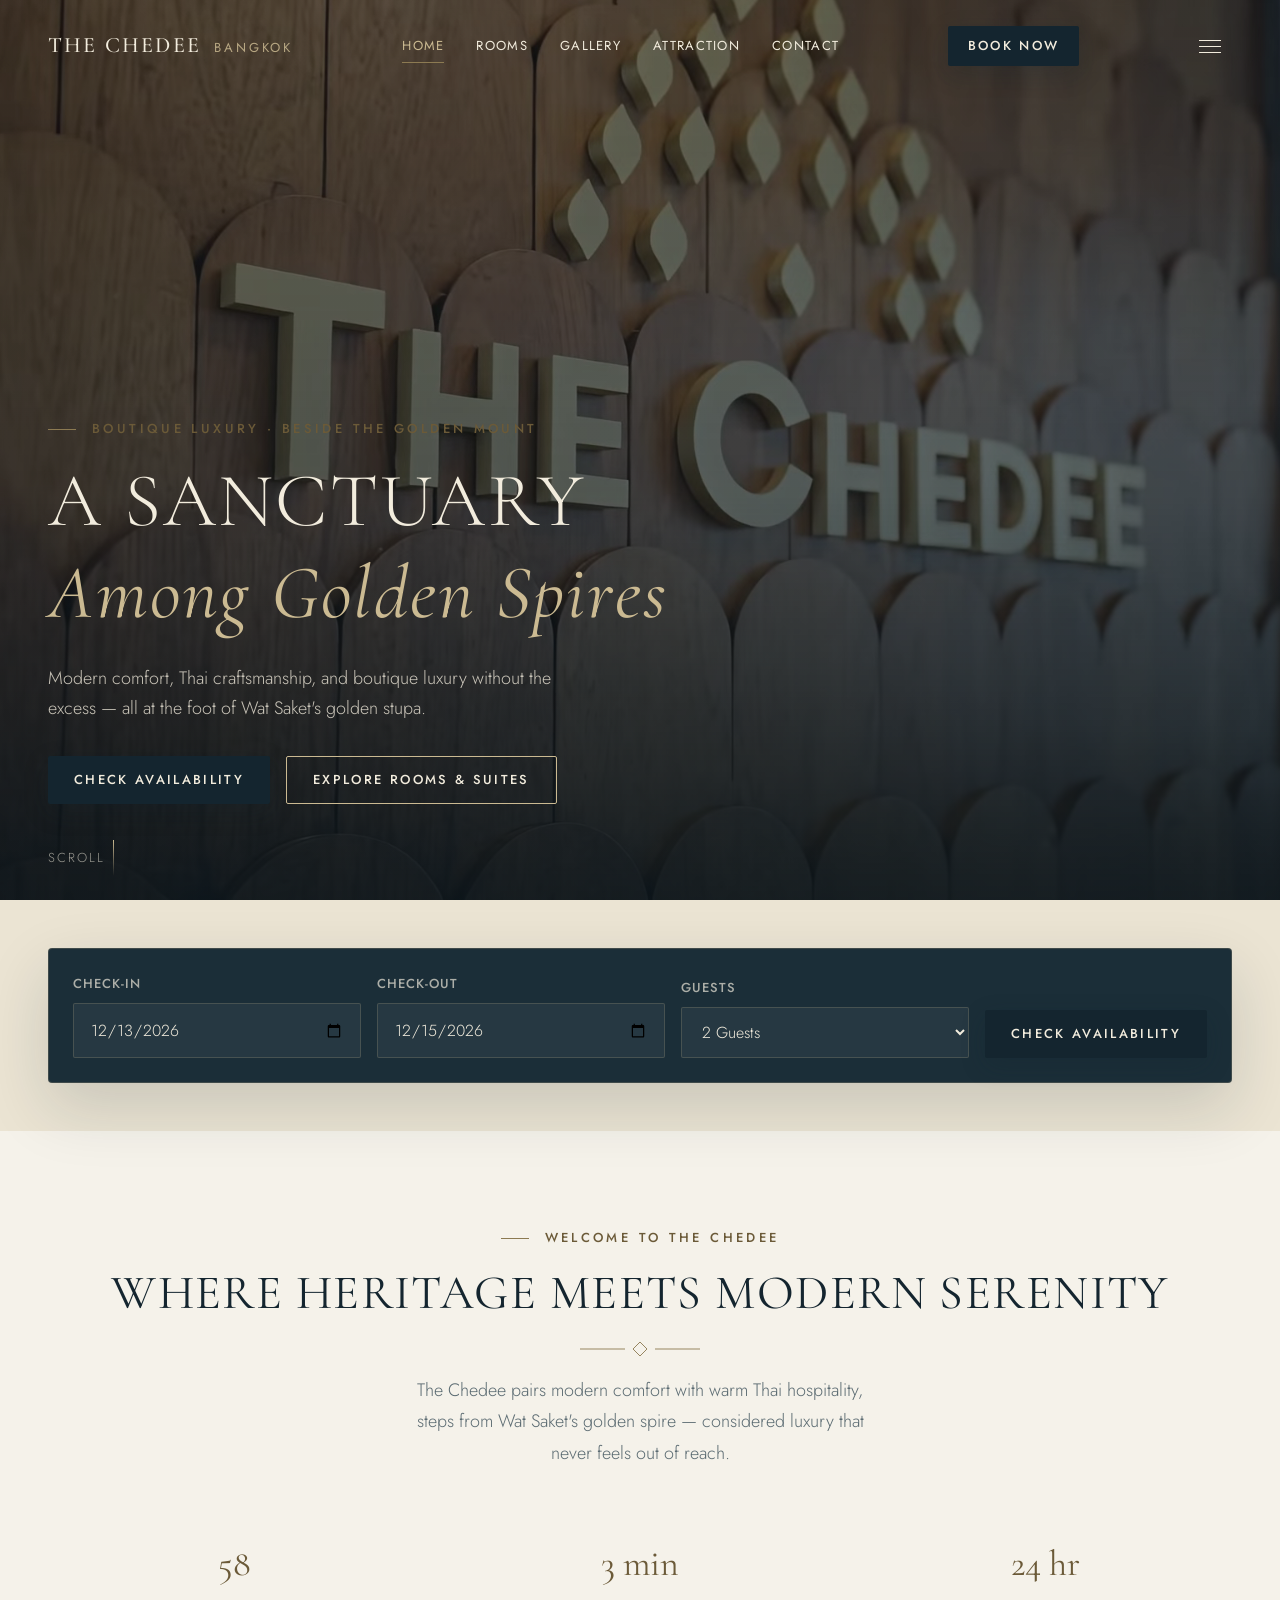
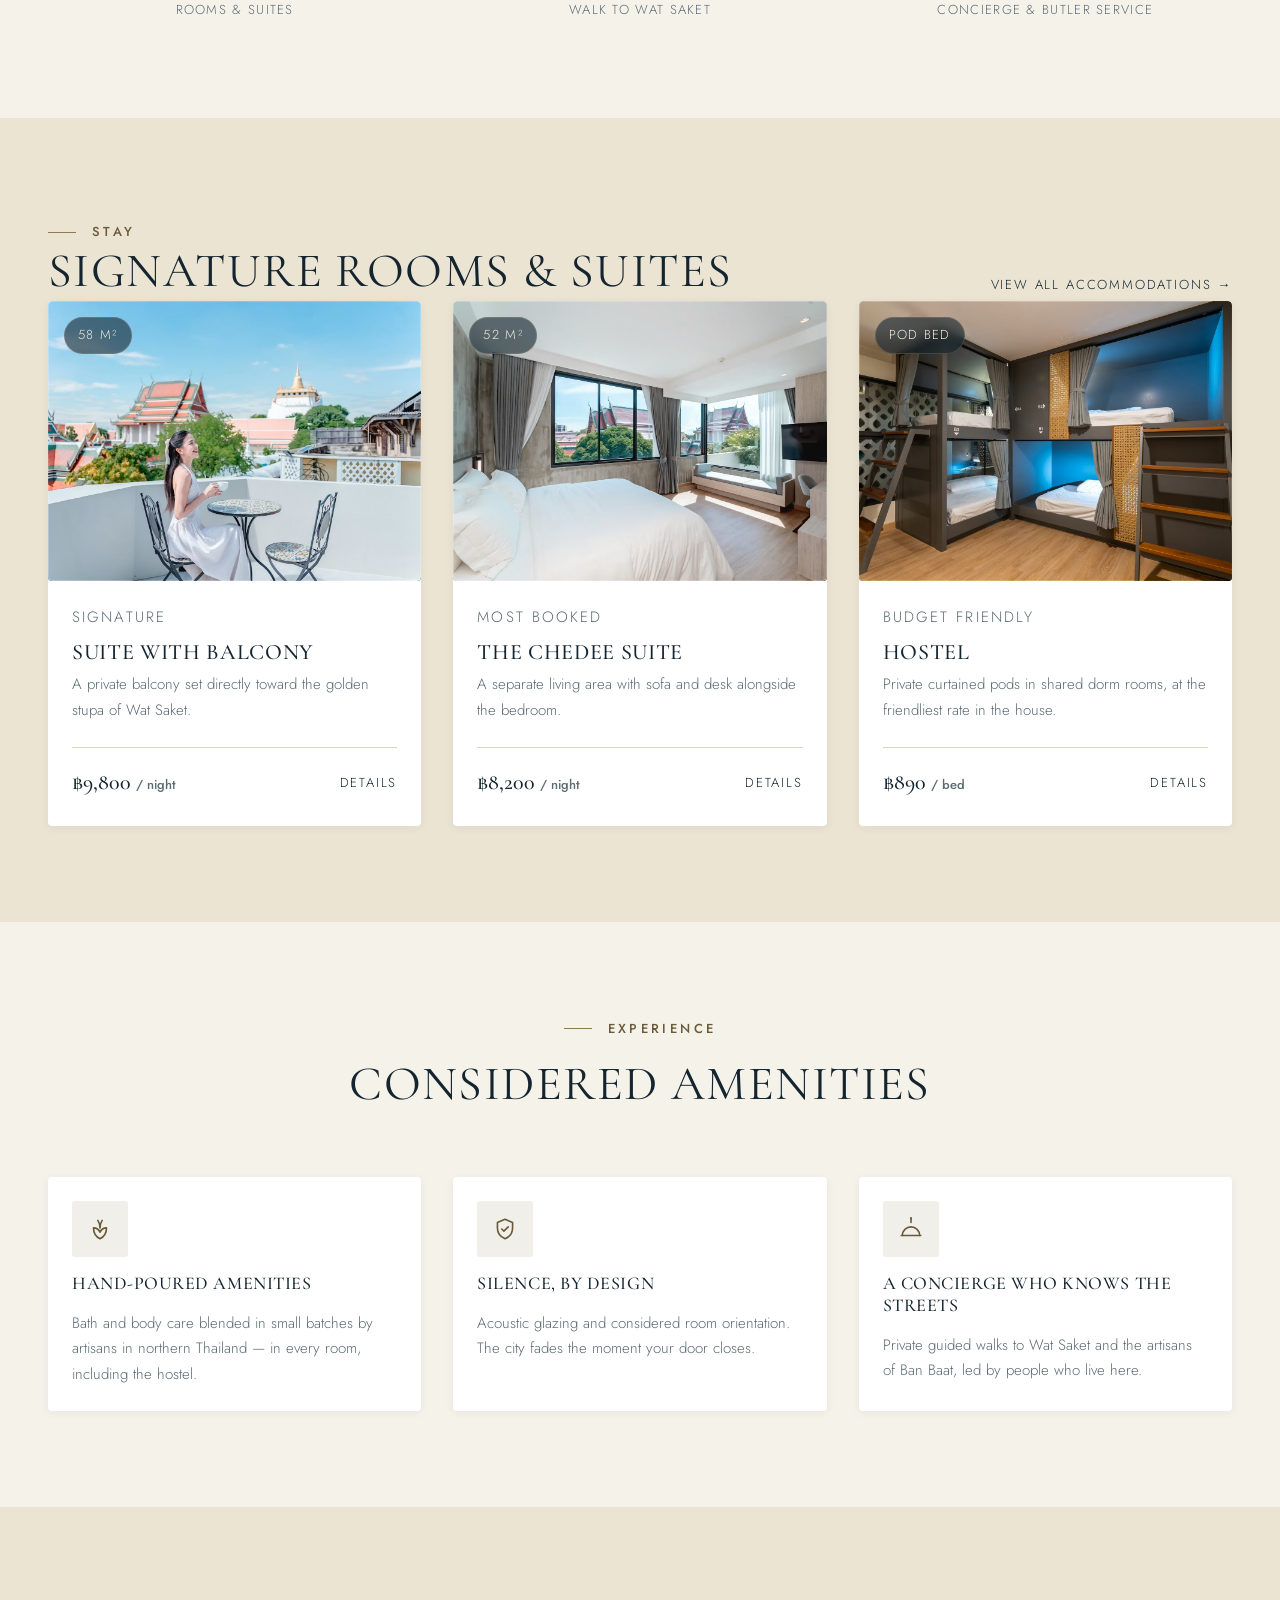
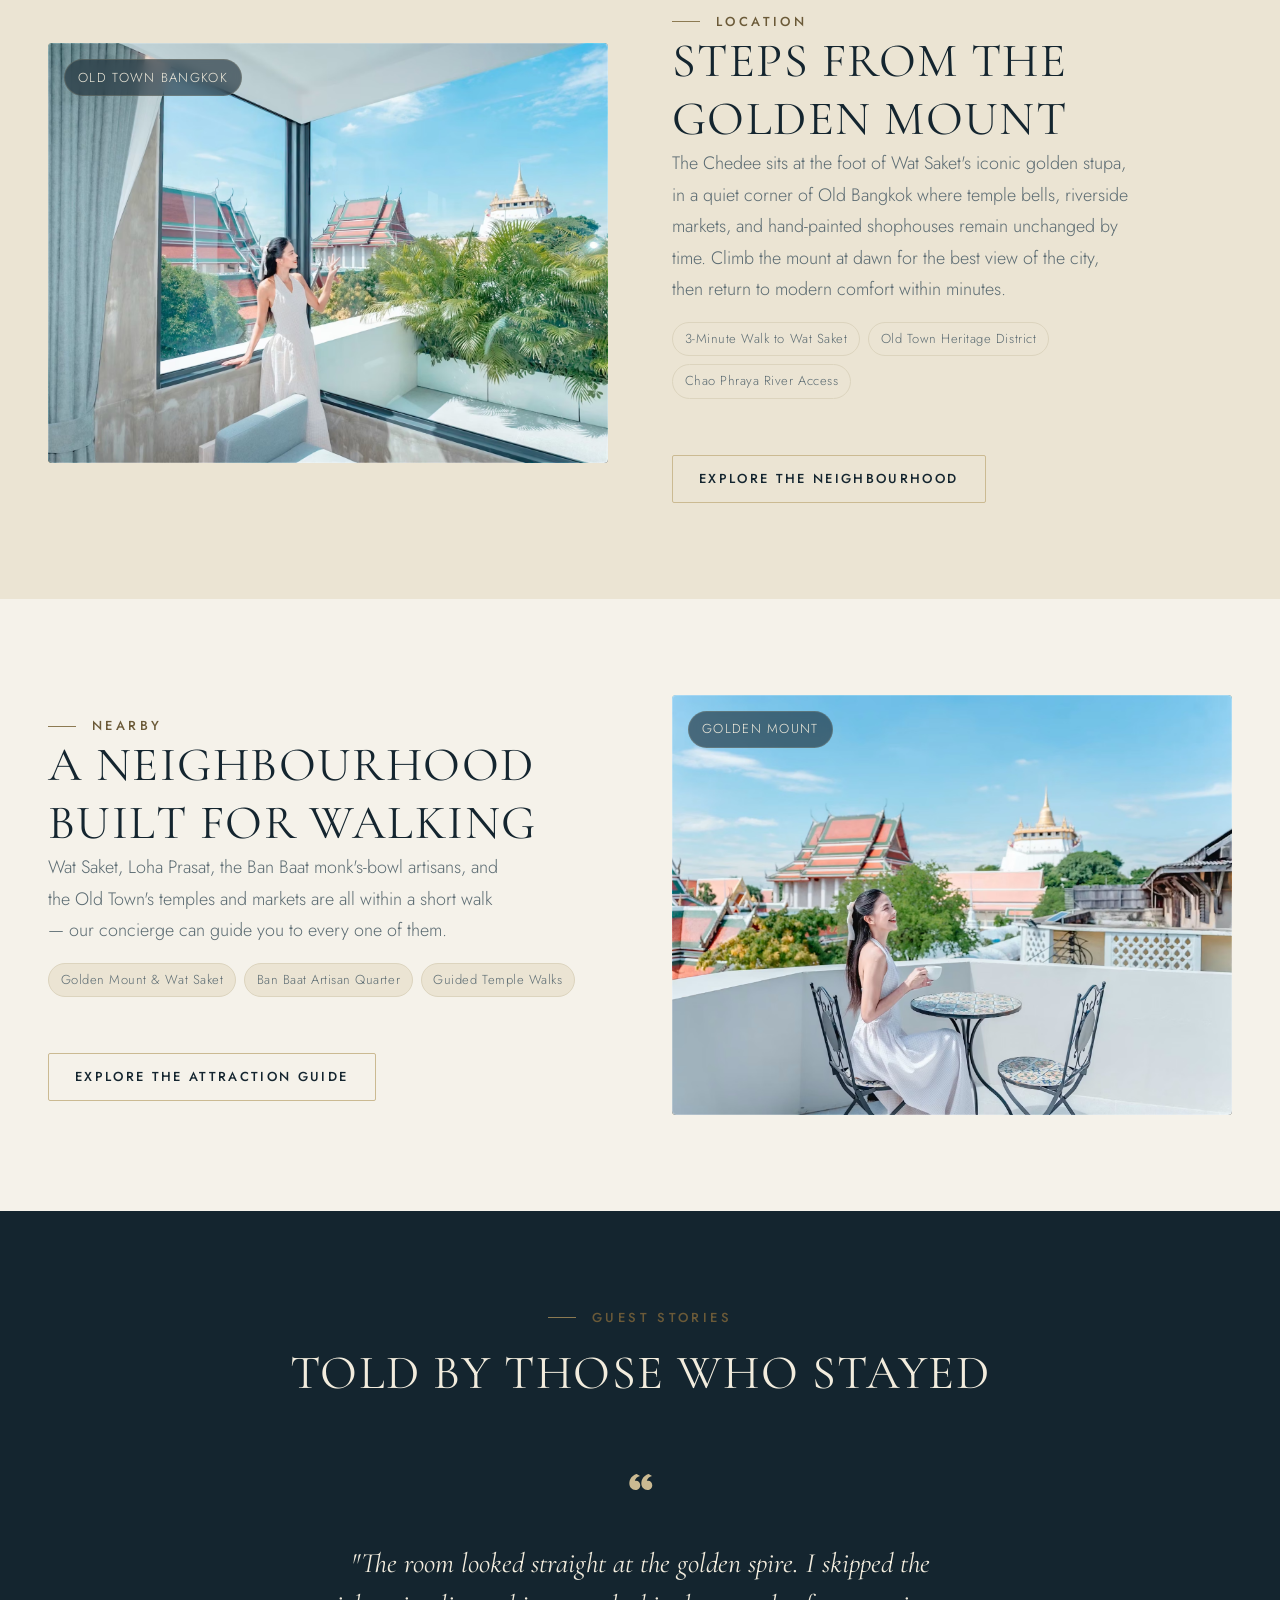
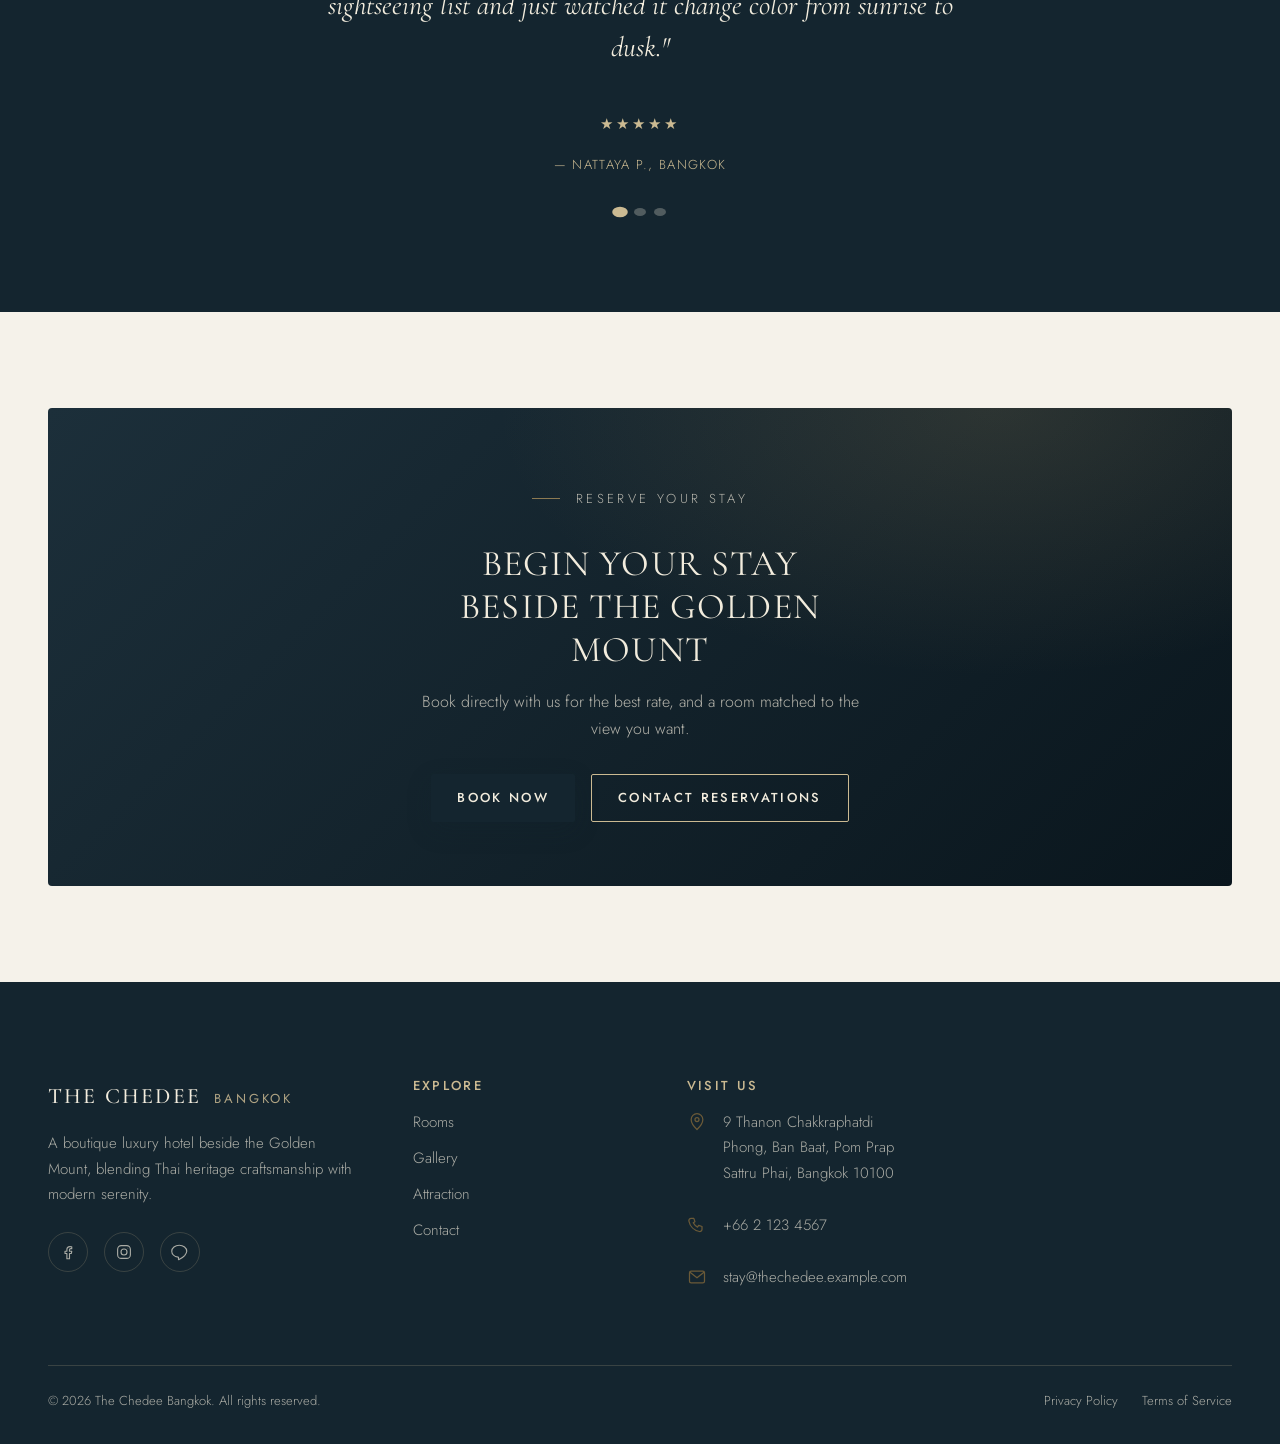
==== index.html @ 141b3756 "Initial commit: The Chedee hotel website Boutique luxury hotel site beside Wat Saket and the Golden " ====
<!DOCTYPE html>
<html lang="en">
<head>
<meta charset="UTF-8">
<meta name="viewport" content="width=device-width, initial-scale=1">
<title>The Chedee — Boutique Luxury Hotel Beside the Golden Mount, Bangkok</title>
<meta name="description" content="The Chedee is a boutique luxury hotel steps from Wat Saket and the Golden Mount in Bangkok, blending Thai heritage craftsmanship with modern serenity.">
<link rel="icon" href="data:image/svg+xml,%3Csvg xmlns='http://www.w3.org/2000/svg' viewBox='0 0 100 100'%3E%3Crect width='100' height='100' rx='20' fill='%2314252F'/%3E%3Cpath d='M30 78 L30 55 Q30 48 38 48 L62 48 Q70 48 70 55 L70 78 Z' fill='none' stroke='%238C7A52' stroke-width='4'/%3E%3Cline x1='50' y1='48' x2='50' y2='20' stroke='%238C7A52' stroke-width='4'/%3E%3Ccircle cx='50' cy='16' r='5' fill='%238C7A52'/%3E%3C/svg%3E">
<link rel="preconnect" href="https://fonts.googleapis.com">
<link rel="preconnect" href="https://fonts.gstatic.com" crossorigin>
<link rel="stylesheet" href="css/style.css?v=4">
<script src="js/main.js?v=3" defer></script>
</head>
<body>
<a class="skip-link" href="#main">Skip to main content</a>

<!-- Icon sprite (shared) -->
<svg style="display:none" aria-hidden="true">
  <symbol id="icon-lotus" viewBox="0 0 24 24" fill="none" stroke="currentColor" stroke-width="1.5" stroke-linecap="round" stroke-linejoin="round"><path d="M12 21c-4-2-6-6-6-10 3 0 5 1.5 6 4 1-2.5 3-4 6-4 0 4-2 8-6 10Z"/><path d="M12 11c0-4 2-7 2-7M12 11c0-4-2-7-2-7"/></symbol>
  <symbol id="icon-temple" viewBox="0 0 24 24" fill="none" stroke="currentColor" stroke-width="1.4" stroke-linecap="round" stroke-linejoin="round"><path d="M9 21v-4.5c0-1.4 1.1-2.5 2.5-2.5h1c1.4 0 2.5 1.1 2.5 2.5V21"/><path d="M10.5 14v-2.3c0-.8.7-1.7 1.5-2.3.8.6 1.5 1.5 1.5 2.3V14"/><path d="M12 9.4V4M12 4l-1.6 2M12 4l1.6 2"/><circle cx="12" cy="3" r=".6" fill="currentColor" stroke="none"/></symbol>
  <symbol id="icon-spa" viewBox="0 0 24 24" fill="none" stroke="currentColor" stroke-width="1.5" stroke-linecap="round" stroke-linejoin="round"><path d="M12 3c4 3 6 6.5 6 10a6 6 0 0 1-12 0c0-3.5 2-7 6-10Z"/><path d="M12 21v-6"/></symbol>
  <symbol id="icon-pool" viewBox="0 0 24 24" fill="none" stroke="currentColor" stroke-width="1.5" stroke-linecap="round" stroke-linejoin="round"><path d="M3 16c1.5 1.3 3 1.3 4.5 0s3-1.3 4.5 0 3 1.3 4.5 0 3-1.3 4.5 0"/><path d="M3 11c1.5 1.3 3 1.3 4.5 0s3-1.3 4.5 0 3 1.3 4.5 0 3-1.3 4.5 0"/><path d="M6 6l2-3M12 6l1-3M18 6l1-3"/></symbol>
  <symbol id="icon-dining" viewBox="0 0 24 24" fill="none" stroke="currentColor" stroke-width="1.5" stroke-linecap="round" stroke-linejoin="round"><path d="M7 2v8a2 2 0 0 0 4 0V2M9 10v12M17 2c-1.5 0-2.5 1.8-2.5 4s1 4 2.5 4v10"/></symbol>
  <symbol id="icon-concierge" viewBox="0 0 24 24" fill="none" stroke="currentColor" stroke-width="1.5" stroke-linecap="round" stroke-linejoin="round"><path d="M4 18a8 8 0 0 1 16 0"/><line x1="3" y1="18" x2="21" y2="18"/><line x1="12" y1="6" x2="12" y2="3"/><circle cx="12" cy="2" r="1" fill="currentColor" stroke="none"/></symbol>
  <symbol id="icon-wifi" viewBox="0 0 24 24" fill="none" stroke="currentColor" stroke-width="1.5" stroke-linecap="round" stroke-linejoin="round"><path d="M3 9a15 15 0 0 1 18 0"/><path d="M6.5 12.5a10 10 0 0 1 11 0"/><path d="M10 16a5 5 0 0 1 4 0"/><circle cx="12" cy="19" r="1" fill="currentColor" stroke="none"/></symbol>
  <symbol id="icon-bed" viewBox="0 0 24 24" fill="none" stroke="currentColor" stroke-width="1.5" stroke-linecap="round" stroke-linejoin="round"><path d="M3 18v-6a2 2 0 0 1 2-2h14a2 2 0 0 1 2 2v6"/><path d="M3 18v2M21 18v2"/><path d="M3 12v-1a2 2 0 0 1 2-2h5v5"/><path d="M14 9h5a2 2 0 0 1 2 2v1"/></symbol>
  <symbol id="icon-size" viewBox="0 0 24 24" fill="none" stroke="currentColor" stroke-width="1.5" stroke-linecap="round" stroke-linejoin="round"><path d="M15 3h6v6M9 21H3v-6M21 3l-7 7M3 21l7-7"/></symbol>
  <symbol id="icon-guest" viewBox="0 0 24 24" fill="none" stroke="currentColor" stroke-width="1.5" stroke-linecap="round" stroke-linejoin="round"><circle cx="12" cy="8" r="3.2"/><path d="M5 20c0-3.5 3-6 7-6s7 2.5 7 6"/></symbol>
  <symbol id="icon-fitness" viewBox="0 0 24 24" fill="none" stroke="currentColor" stroke-width="1.5" stroke-linecap="round" stroke-linejoin="round"><path d="M6 8v8M18 8v8M2 11v2M22 11v2M6 12h12"/><path d="M3.5 8v8M20.5 8v8"/></symbol>
  <symbol id="icon-briefcase" viewBox="0 0 24 24" fill="none" stroke="currentColor" stroke-width="1.5" stroke-linecap="round" stroke-linejoin="round"><rect x="3" y="7" width="18" height="12" rx="2"/><path d="M8 7V5a2 2 0 0 1 2-2h4a2 2 0 0 1 2 2v2M3 12h18"/></symbol>
  <symbol id="icon-location" viewBox="0 0 24 24" fill="none" stroke="currentColor" stroke-width="1.5" stroke-linecap="round" stroke-linejoin="round"><path d="M12 21s7-6.5 7-12a7 7 0 0 0-14 0c0 5.5 7 12 7 12Z"/><circle cx="12" cy="9" r="2.4"/></symbol>
  <symbol id="icon-phone" viewBox="0 0 24 24" fill="none" stroke="currentColor" stroke-width="1.5" stroke-linecap="round" stroke-linejoin="round"><path d="M5 4h3.2l1.3 4-2 1.4a12 12 0 0 0 5.1 5.1l1.4-2 4 1.3V17c0 1.7-1.4 3-3.1 2.8A16 16 0 0 1 2.2 7.1 3 3 0 0 1 5 4Z"/></symbol>
  <symbol id="icon-mail" viewBox="0 0 24 24" fill="none" stroke="currentColor" stroke-width="1.5" stroke-linecap="round" stroke-linejoin="round"><rect x="3" y="5" width="18" height="14" rx="2"/><path d="m4 6.5 8 6.5 8-6.5"/></symbol>
  <symbol id="icon-clock" viewBox="0 0 24 24" fill="none" stroke="currentColor" stroke-width="1.5" stroke-linecap="round" stroke-linejoin="round"><circle cx="12" cy="12" r="9"/><path d="M12 7v5l3.5 2"/></symbol>
  <symbol id="icon-star" viewBox="0 0 24 24" fill="currentColor" stroke="none"><path d="M12 2.5l2.8 6 6.6.6-5 4.4 1.5 6.5L12 16.8 6.1 20l1.5-6.5-5-4.4 6.6-.6Z"/></symbol>
  <symbol id="icon-quote" viewBox="0 0 24 24" fill="currentColor" stroke="none"><path d="M9.5 6C6 7 4 9.8 4 13.2 4 16 6 18 8.6 18c2 0 3.6-1.5 3.6-3.6 0-2-1.4-3.4-3.2-3.4-.3 0-.6 0-.9.1.4-1.7 1.9-3 3.9-3.6L9.5 6Zm9 0c-3.5 1-5.5 3.8-5.5 7.2 0 2.8 2 4.8 4.6 4.8 2 0 3.6-1.5 3.6-3.6 0-2-1.4-3.4-3.2-3.4-.3 0-.6 0-.9.1.4-1.7 1.9-3 3.9-3.6L18.5 6Z"/></symbol>
  <symbol id="icon-check" viewBox="0 0 24 24" fill="none" stroke="currentColor" stroke-width="2" stroke-linecap="round" stroke-linejoin="round"><path d="M4 12.5l5 5L20 6.5"/></symbol>
  <symbol id="icon-close" viewBox="0 0 24 24" fill="none" stroke="currentColor" stroke-width="1.8" stroke-linecap="round"><path d="M5 5l14 14M19 5 5 19"/></symbol>
  <symbol id="icon-arrow-left" viewBox="0 0 24 24" fill="none" stroke="currentColor" stroke-width="1.8" stroke-linecap="round" stroke-linejoin="round"><path d="M15 5l-7 7 7 7"/></symbol>
  <symbol id="icon-arrow-right" viewBox="0 0 24 24" fill="none" stroke="currentColor" stroke-width="1.8" stroke-linecap="round" stroke-linejoin="round"><path d="M9 5l7 7-7 7"/></symbol>
  <symbol id="icon-facebook" viewBox="0 0 24 24" fill="none" stroke="currentColor" stroke-width="1.5" stroke-linecap="round" stroke-linejoin="round"><path d="M14 21v-7h2.5l.5-3H14V9c0-.9.3-1.5 1.7-1.5H17V5c-.3 0-1.3-.1-2.4-.1-2.4 0-4.1 1.5-4.1 4.2V11H8v3h2.5v7Z"/></symbol>
  <symbol id="icon-instagram" viewBox="0 0 24 24" fill="none" stroke="currentColor" stroke-width="1.5" stroke-linecap="round" stroke-linejoin="round"><rect x="3.5" y="3.5" width="17" height="17" rx="5"/><circle cx="12" cy="12" r="4"/><circle cx="17.2" cy="6.8" r=".6" fill="currentColor" stroke="none"/></symbol>
  <symbol id="icon-line" viewBox="0 0 24 24" fill="none" stroke="currentColor" stroke-width="1.5" stroke-linecap="round" stroke-linejoin="round"><path d="M21 11c0-4.4-4.5-8-10-8S1 6.6 1 11c0 3.9 3.6 7.2 8.4 7.9.5.1.8.4.7 1l-.2 1.5c-.1.5.3.9.8.6 2.7-1.4 5.9-3.4 7.5-5.2C20 14.5 21 12.9 21 11Z"/></symbol>
  <symbol id="icon-shield" viewBox="0 0 24 24" fill="none" stroke="currentColor" stroke-width="1.5" stroke-linecap="round" stroke-linejoin="round"><path d="M12 3l7 3v5c0 4.5-3 8.2-7 10-4-1.8-7-5.5-7-10V6Z"/><path d="M9 12l2 2 4-4"/></symbol>
</svg>

<header class="site-header" data-theme="dark">
  <div class="container nav-row">
    <a class="brand" href="index.html">The Chedee <small>Bangkok</small></a>
    <nav class="nav-links" aria-label="Primary">
      <a href="index.html" aria-current="page">Home</a>
      <a href="rooms.html">Rooms</a>
      <a href="gallery.html">Gallery</a>
      <a href="attraction.html">Attraction</a>
      <a href="contact.html">Contact</a>
    </nav>
    <div class="nav-cta">
      <a class="btn btn-gold btn-sm" href="https://book-directonline.com/properties/thechedeekrungthep?locale=en&from_widget=true&referrer=canvas&currency=THB">Book Now</a>
    </div>
    <button class="nav-toggle" aria-label="Toggle menu" aria-expanded="false" aria-controls="mobile-nav">
      <span></span><span></span><span></span>
    </button>
  </div>
</header>

<div class="mobile-nav" id="mobile-nav">
  <nav class="mobile-nav-inner" aria-label="Mobile">
    <a href="index.html" aria-current="page">Home</a>
    <a href="rooms.html">Rooms</a>
    <a href="gallery.html">Gallery</a>
    <a href="attraction.html">Attraction</a>
    <a href="contact.html">Contact</a>
    <a class="btn btn-gold mt-4" href="https://book-directonline.com/properties/thechedeekrungthep?locale=en&from_widget=true&referrer=canvas&currency=THB">Book Now</a>
  </nav>
</div>

<main id="main">

  <!-- HERO -->
  <section class="hero has-video">
    <video class="hero-video" id="heroVideo" autoplay muted loop playsinline preload="auto" poster="assets/images/hero-video-poster.avif" aria-hidden="true">
      <source src="assets/video/hero.webm" type="video/webm">
      <source src="assets/video/hero.mp4" type="video/mp4">
    </video>
    <div class="container hero-inner">
      <p class="hero-eyebrow eyebrow">Boutique Luxury · Beside the Golden Mount</p>
      <h1 class="hero-title">A Sanctuary <em>Among Golden Spires</em></h1>
      <p class="hero-sub">Modern comfort, Thai craftsmanship, and boutique luxury without the excess — all at the foot of Wat Saket's golden stupa.</p>
      <div class="hero-actions">
        <a class="btn btn-gold" href="https://book-directonline.com/properties/thechedeekrungthep?locale=en&from_widget=true&referrer=canvas&currency=THB">Check Availability</a>
        <a class="btn btn-outline" href="rooms.html">Explore Rooms &amp; Suites</a>
      </div>
    </div>
    <div class="hero-scroll" aria-hidden="true"><span>Scroll</span><span class="hero-scroll-line"></span></div>
  </section>

  <!-- BOOKING WIDGET -->
  <section class="section section--tight section--cream" id="booking">
    <div class="container">
      <form class="booking-widget reveal" action="https://book-directonline.com/properties/thechedeekrungthep" method="get" aria-label="Check availability">
        <input type="hidden" name="locale" value="en">
        <input type="hidden" name="from_widget" value="true">
        <input type="hidden" name="referrer" value="canvas">
        <input type="hidden" name="currency" value="THB">
        <input type="hidden" name="items[0][children]" value="0">
        <input type="hidden" name="items[0][infants]" value="0">
        <div class="field">
          <label for="bw-checkin">Check-in</label>
          <input type="date" id="bw-checkin" name="checkInDate">
        </div>
        <div class="field">
          <label for="bw-checkout">Check-out</label>
          <input type="date" id="bw-checkout" name="checkOutDate">
        </div>
        <div class="field">
          <label for="bw-guests">Guests</label>
          <select id="bw-guests" name="items[0][adults]">
            <option value="1">1 Guest</option>
            <option value="2" selected>2 Guests</option>
            <option value="3">3 Guests</option>
            <option value="4">4 Guests</option>
          </select>
        </div>
        <button type="submit" class="btn btn-gold">Check Availability</button>
      </form>
    </div>
  </section>

  <!-- WELCOME / PHILOSOPHY -->
  <section class="section section--ivory">
    <div class="container">
      <div class="section-head center reveal">
        <p class="eyebrow mx-auto">Welcome to The Chedee</p>
        <h2 class="section-title">Where Heritage Meets Modern Serenity</h2>
        <svg class="divider-motif mx-auto" viewBox="0 0 120 20" aria-hidden="true"><path d="M0 10 H45 M75 10 H120" stroke="currentColor" fill="none"/><path d="M60 3 L67 10 L60 17 L53 10 Z" stroke="currentColor" fill="none"/></svg>
        <p class="section-lede mx-auto text-center">The Chedee pairs modern comfort with warm Thai hospitality, steps from Wat Saket's golden spire — considered luxury that never feels out of reach.</p>
      </div>

      <div class="grid grid-3 reveal-stagger">
        <div class="stat reveal"><strong>58</strong><span>Rooms &amp; Suites</span></div>
        <div class="stat reveal"><strong>3 min</strong><span>Walk to Wat Saket</span></div>
        <div class="stat reveal"><strong>24 hr</strong><span>Concierge &amp; Butler Service</span></div>
      </div>
    </div>
  </section>

  <!-- SIGNATURE ROOMS -->
  <section class="section section--cream">
    <div class="container">
      <div class="section-head-row reveal">
        <div>
          <p class="eyebrow">Stay</p>
          <h2 class="section-title">Signature Rooms &amp; Suites</h2>
        </div>
        <a class="btn-ghost on-light" href="rooms.html">View All Accommodations →</a>
      </div>

      <div class="grid grid-3 reveal-stagger">
        <article class="card reveal">
          <div class="media-frame ratio-4x3">
            <img src="assets/images/rooms/balcony/1.avif" alt="Suite with Balcony overlooking Wat Saket" loading="lazy" width="1400" height="933">
            <span class="media-tag">58 m²</span>
          </div>
          <div class="card-body">
            <p class="card-eyebrow">Signature</p>
            <h3>Suite with Balcony</h3>
            <p>A private balcony set directly toward the golden stupa of Wat Saket.</p>
            <div class="card-foot">
              <span class="price">฿9,800 <span>/ night</span></span>
              <a class="btn-ghost on-light" href="rooms.html">Details</a>
            </div>
          </div>
        </article>

        <article class="card reveal">
          <div class="media-frame ratio-4x3">
            <img src="assets/images/rooms/suite/1.avif" alt="The Chedee Suite bedroom with window bench" loading="lazy" width="1400" height="933">
            <span class="media-tag">52 m²</span>
          </div>
          <div class="card-body">
            <p class="card-eyebrow">Most Booked</p>
            <h3>The Chedee Suite</h3>
            <p>A separate living area with sofa and desk alongside the bedroom.</p>
            <div class="card-foot">
              <span class="price">฿8,200 <span>/ night</span></span>
              <a class="btn-ghost on-light" href="rooms.html">Details</a>
            </div>
          </div>
        </article>

        <article class="card reveal">
          <div class="media-frame ratio-4x3">
            <img src="assets/images/rooms/hostel/1.avif" alt="Hostel pod room with ambient blue lighting" loading="lazy" width="1400" height="934">
            <span class="media-tag">Pod Bed</span>
          </div>
          <div class="card-body">
            <p class="card-eyebrow">Budget Friendly</p>
            <h3>Hostel</h3>
            <p>Private curtained pods in shared dorm rooms, at the friendliest rate in the house.</p>
            <div class="card-foot">
              <span class="price">฿890 <span>/ bed</span></span>
              <a class="btn-ghost on-light" href="rooms.html">Details</a>
            </div>
          </div>
        </article>
      </div>
    </div>
  </section>

  <!-- AMENITIES -->
  <section class="section section--ivory">
    <div class="container">
      <div class="section-head center reveal">
        <p class="eyebrow mx-auto">Experience</p>
        <h2 class="section-title">Considered Amenities</h2>
      </div>
      <div class="grid grid-3 reveal-stagger">
        <div class="amenity reveal">
          <div class="icon-tile"><svg><use href="#icon-lotus"/></svg></div>
          <h3>Hand-Poured Amenities</h3>
          <p>Bath and body care blended in small batches by artisans in northern Thailand — in every room, including the hostel.</p>
        </div>
        <div class="amenity reveal">
          <div class="icon-tile"><svg><use href="#icon-shield"/></svg></div>
          <h3>Silence, By Design</h3>
          <p>Acoustic glazing and considered room orientation. The city fades the moment your door closes.</p>
        </div>
        <div class="amenity reveal">
          <div class="icon-tile"><svg><use href="#icon-concierge"/></svg></div>
          <h3>A Concierge Who Knows the Streets</h3>
          <p>Private guided walks to Wat Saket and the artisans of Ban Baat, led by people who live here.</p>
        </div>
      </div>
    </div>
  </section>

  <!-- LOCATION STORY -->
  <section class="section section--cream">
    <div class="container">
      <div class="feature-row">
        <div class="feature-media media-frame ratio-4x3 reveal">
          <img src="assets/images/location-balcony-view.avif" alt="Guest room balcony with a view of Wat Saket and the Golden Mount" loading="lazy" width="1800" height="1200">
          <span class="media-tag">Old Town Bangkok</span>
        </div>
        <div class="feature-copy reveal">
          <p class="eyebrow">Location</p>
          <h2 class="section-title">Steps From the Golden Mount</h2>
          <p class="section-lede">The Chedee sits at the foot of Wat Saket's iconic golden stupa, in a quiet corner of Old Bangkok where temple bells, riverside markets, and hand-painted shophouses remain unchanged by time. Climb the mount at dawn for the best view of the city, then return to modern comfort within minutes.</p>
          <div class="tag-row">
            <span class="tag">3-Minute Walk to Wat Saket</span>
            <span class="tag">Old Town Heritage District</span>
            <span class="tag">Chao Phraya River Access</span>
          </div>
          <a class="btn btn-outline on-light mt-4" href="attraction.html">Explore the Neighbourhood</a>
        </div>
      </div>
    </div>
  </section>

  <!-- ATTRACTION TEASER -->
  <section class="section section--ivory">
    <div class="container">
      <div class="feature-row reverse">
        <div class="feature-media media-frame ratio-4x3 reveal">
          <img src="assets/images/attraction-hero.avif" alt="Guest enjoying the balcony view of Wat Saket and the Golden Mount in daylight" loading="lazy" width="2000" height="1333">
          <span class="media-tag">Golden Mount</span>
        </div>
        <div class="feature-copy reveal">
          <p class="eyebrow">Nearby</p>
          <h2 class="section-title">A Neighbourhood Built for Walking</h2>
          <p class="section-lede">Wat Saket, Loha Prasat, the Ban Baat monk's-bowl artisans, and the Old Town's temples and markets are all within a short walk — our concierge can guide you to every one of them.</p>
          <div class="tag-row">
            <span class="tag">Golden Mount &amp; Wat Saket</span>
            <span class="tag">Ban Baat Artisan Quarter</span>
            <span class="tag">Guided Temple Walks</span>
          </div>
          <a class="btn btn-outline on-light mt-4" href="attraction.html">Explore the Attraction Guide</a>
        </div>
      </div>
    </div>
  </section>

  <!-- TESTIMONIALS -->
  <section class="section section--ink">
    <div class="container">
      <div class="section-head center reveal">
        <p class="eyebrow mx-auto">Guest Stories</p>
        <h2 class="section-title">Told by Those Who Stayed</h2>
      </div>
      <div class="testimonial-track reveal">
        <div class="testimonial">
          <svg style="width:32px;height:32px;color:var(--color-gold-light)"><use href="#icon-quote"/></svg>
          <blockquote>"The room looked straight at the golden spire. I skipped the sightseeing list and just watched it change color from sunrise to dusk."</blockquote>
          <div class="stars" aria-hidden="true">★★★★★</div>
          <cite>— Nattaya P., Bangkok</cite>
        </div>
        <div class="testimonial">
          <svg style="width:32px;height:32px;color:var(--color-gold-light)"><use href="#icon-quote"/></svg>
          <blockquote>"We didn't expect a hostel bed and a private balcony suite to sit under the same roof, done this well. Same quiet, same care, either way."</blockquote>
          <div class="stars" aria-hidden="true">★★★★★</div>
          <cite>— James &amp; Rosa T., London</cite>
        </div>
        <div class="testimonial">
          <svg style="width:32px;height:32px;color:var(--color-gold-light)"><use href="#icon-quote"/></svg>
          <blockquote>"The lobby catches the light just right and nobody rushed us at check-in. That's the whole review."</blockquote>
          <div class="stars" aria-hidden="true">★★★★★</div>
          <cite>— Kenji M., Tokyo</cite>
        </div>
      </div>
      <div class="dots" role="tablist" aria-label="Testimonial navigation"></div>
    </div>
  </section>

  <!-- CTA BANNER -->
  <section class="section">
    <div class="container">
      <div class="cta-banner reveal">
        <p class="eyebrow mx-auto">Reserve Your Stay</p>
        <h2>Begin Your Stay Beside the Golden Mount</h2>
        <p>Book directly with us for the best rate, and a room matched to the view you want.</p>
        <div class="cta-actions">
          <a class="btn btn-gold" href="https://book-directonline.com/properties/thechedeekrungthep?locale=en&from_widget=true&referrer=canvas&currency=THB">Book Now</a>
          <a class="btn btn-outline" href="contact.html">Contact Reservations</a>
        </div>
      </div>
    </div>
  </section>

</main>

<footer class="site-footer">
  <div class="container">
    <div class="footer-grid">
      <div class="footer-brand">
        <a class="brand" href="index.html" style="color:var(--color-on-ink)">The Chedee <small>Bangkok</small></a>
        <p>A boutique luxury hotel beside the Golden Mount, blending Thai heritage craftsmanship with modern serenity.</p>
        <div class="footer-social">
          <a href="#" aria-label="The Chedee on Facebook"><svg><use href="#icon-facebook"/></svg></a>
          <a href="#" aria-label="The Chedee on Instagram"><svg><use href="#icon-instagram"/></svg></a>
          <a href="#" aria-label="Chat with The Chedee on LINE"><svg><use href="#icon-line"/></svg></a>
        </div>
      </div>
      <div class="footer-col">
        <h4>Explore</h4>
        <ul>
          <li><a href="rooms.html">Rooms</a></li>
          <li><a href="gallery.html">Gallery</a></li>
          <li><a href="attraction.html">Attraction</a></li>
          <li><a href="contact.html">Contact</a></li>
        </ul>
      </div>
      <div class="footer-col">
        <h4>Visit Us</h4>
        <ul class="info-list">
          <li><svg><use href="#icon-location"/></svg><span>9 Thanon Chakkraphatdi Phong, Ban Baat, Pom Prap Sattru Phai, Bangkok 10100</span></li>
          <li><svg><use href="#icon-phone"/></svg><span>+66 2 123 4567</span></li>
          <li><svg><use href="#icon-mail"/></svg><span>stay@thechedee.example.com</span></li>
        </ul>
      </div>
    </div>
    <div class="footer-bottom">
      <span>© <span id="year">2026</span> The Chedee Bangkok. All rights reserved.</span>
      <div class="footer-bottom-links">
        <a href="#">Privacy Policy</a>
        <a href="#">Terms of Service</a>
      </div>
    </div>
  </div>
</footer>

<button class="back-to-top" aria-label="Back to top">
  <svg viewBox="0 0 24 24" fill="none" stroke="currentColor" stroke-width="1.8" stroke-linecap="round" stroke-linejoin="round"><path d="M12 19V5M5 12l7-7 7 7"/></svg>
</button>

</body>
</html>
---- css/style.css ----
/* ==========================================================================
   The Chedee — Design System
   Old-world luxury: deep navy ink + muted brass, warm ivory, thin uppercase serif.
   ========================================================================== */

@import url('https://fonts.googleapis.com/css2?family=Cormorant+Garamond:ital,wght@0,300;0,400;0,500;0,600;1,400;1,500&family=Jost:wght@300;400;500;600&family=Noto+Serif+Thai:wght@300;400;500&family=Noto+Sans+Thai:wght@300;400;500&display=swap');

:root{
  /* ---- Color tokens ---- */
  --color-ink:        #14252F;   /* deep navy — primary text / dark surfaces / button fill */
  --color-ink-2:       #0A161D;  /* deepest navy for gradients */
  --color-ink-soft:    #5B6B72;  /* secondary text on light (desaturated slate) */
  --color-ivory:       #F5F2EA;  /* page background — warm off-white */
  --color-cream:       #EBE4D3;  /* alt section background — warm taupe */
  --color-surface:     #FFFFFF;  /* card surface */
  --color-surface-ink: #1B2E38;  /* dark card surface */

  --color-gold:        #8C7A52;  /* muted brass accent */
  --color-gold-light:  #CBBA92;
  --color-gold-deep:   #6B5A38;
  --color-gold-mist:   rgba(140,122,82,0.12);

  --color-terracotta:  #93493A;  /* rare secondary accent */
  --color-jade:        #3E5245;  /* deep muted green (success) */

  --color-border:      #DCD4BE;
  --color-border-dark: rgba(203,186,146,0.2);
  --color-destructive: #A8462B;
  --color-ring:        #6B5A38;

  --color-on-gold:     #F5F2EA;
  --color-on-ink:      #F2ECDD;

  /* ---- Typography ---- */
  --font-display: 'Cormorant Garamond', 'Noto Serif Thai', serif;
  --font-body: 'Jost', 'Noto Sans Thai', -apple-system, BlinkMacSystemFont, sans-serif;

  --fs-xs:   0.8125rem;
  --fs-sm:   0.9375rem;
  --fs-base: 1rem;
  --fs-md:   1.125rem;
  --fs-lg:   1.375rem;
  --fs-xl:   1.75rem;
  --fs-2xl:  2.25rem;
  --fs-3xl:  3rem;
  --fs-4xl:  3.75rem;
  --fs-5xl:  4.75rem;

  /* ---- Spacing scale (8px rhythm) ---- */
  --space-1: 0.5rem;   /* 8 */
  --space-2: 1rem;     /* 16 */
  --space-3: 1.5rem;   /* 24 */
  --space-4: 2rem;     /* 32 */
  --space-5: 3rem;     /* 48 */
  --space-6: 4rem;     /* 64 */
  --space-7: 6rem;     /* 96 */
  --space-8: 8rem;     /* 128 */

  /* ---- Layout ---- */
  --container-max: 1280px;
  --container-pad: clamp(1.25rem, 4vw, 3rem);
  --radius-sm: 2px;
  --radius-md: 3px;
  --radius-lg: 4px;
  --radius-pill: 999px;

  /* ---- Motion ---- */
  --ease-out: cubic-bezier(0.16, 1, 0.3, 1);
  --ease-in-out: cubic-bezier(0.65, 0, 0.35, 1);
  --dur-fast: 200ms;
  --dur-base: 350ms;
  --dur-slow: 600ms;

  /* ---- Elevation ---- */
  --shadow-sm: 0 2px 10px rgba(20,37,47,0.06);
  --shadow-md: 0 12px 32px rgba(20,37,47,0.10);
  --shadow-lg: 0 24px 64px rgba(20,37,47,0.16);
  --shadow-gold: 0 8px 24px rgba(20,37,47,0.22);

  --z-header: 100;
  --z-overlay: 500;
  --z-modal: 1000;
  --z-toast: 1100;
}

/* ==========================================================================
   Reset & base
   ========================================================================== */

*, *::before, *::after{ box-sizing: border-box; }
html{
  scroll-behavior: smooth;
  -webkit-text-size-adjust: 100%;
}
@media (prefers-reduced-motion: reduce){
  html{ scroll-behavior: auto; }
  *, *::before, *::after{
    animation-duration: 0.01ms !important;
    animation-iteration-count: 1 !important;
    transition-duration: 0.01ms !important;
    scroll-behavior: auto !important;
  }
}

body{
  margin: 0;
  min-height: 100dvh;
  background: var(--color-ivory);
  color: var(--color-ink);
  font-family: var(--font-body);
  font-weight: 300;
  font-size: var(--fs-base);
  line-height: 1.7;
  -webkit-font-smoothing: antialiased;
  overflow-x: hidden;
}

img, svg{ display: block; max-width: 100%; }
img{ height: auto; }

a{ color: inherit; text-decoration: none; }
button{ font: inherit; color: inherit; background: none; border: 0; cursor: pointer; }
ul, ol{ margin: 0; padding: 0; list-style: none; }
h1,h2,h3,h4,p,figure{ margin: 0; }

input, textarea, select{
  font: inherit;
  color: inherit;
  background: var(--color-surface);
  border: 1px solid var(--color-border);
  border-radius: var(--radius-sm);
}

:focus-visible{
  outline: 2.5px solid var(--color-gold-deep);
  outline-offset: 3px;
  border-radius: 2px;
}

::selection{ background: var(--color-gold-light); color: var(--color-ink); }

h1,h2,h3,h4{
  font-family: var(--font-display);
  font-weight: 500;
  line-height: 1.2;
  letter-spacing: 0.03em;
  text-transform: uppercase;
  color: inherit;
}

.eyebrow{
  display: inline-flex;
  align-items: center;
  gap: var(--space-2);
  font-family: var(--font-body);
  font-size: var(--fs-xs);
  font-weight: 500;
  letter-spacing: 0.26em;
  text-transform: uppercase;
  color: var(--color-gold-deep);
}
.eyebrow::before{
  content: "";
  width: 28px;
  height: 1px;
  background: var(--color-gold);
  flex: none;
}
.on-dark .eyebrow{ color: var(--color-gold-light); }
.on-dark .eyebrow::before{ background: var(--color-gold-light); }

.section-title{ font-size: var(--fs-3xl); font-weight: 400; }
.section-lede{
  max-width: 46ch;
  color: var(--color-ink-soft);
  font-size: var(--fs-md);
  line-height: 1.75;
  font-weight: 300;
}

@media (max-width: 767px){
  .section-title{ font-size: var(--fs-2xl); }
}

/* Skip link */
.skip-link{
  position: absolute;
  left: var(--space-2);
  top: -60px;
  background: var(--color-ink);
  color: var(--color-on-ink);
  padding: 0.75em 1.25em;
  border-radius: var(--radius-sm);
  z-index: var(--z-toast);
  transition: top var(--dur-fast) var(--ease-out);
}
.skip-link:focus{ top: var(--space-2); }

/* ==========================================================================
   Layout helpers
   ========================================================================== */

.container{
  max-width: var(--container-max);
  margin-inline: auto;
  padding-inline: var(--container-pad);
}

.section{ padding-block: var(--space-7); }
@media (max-width: 767px){ .section{ padding-block: var(--space-6); } }

.section--tight{ padding-block: var(--space-5); }
.section--ivory{ background: var(--color-ivory); }
.section--cream{ background: var(--color-cream); }
.section--ink{ background: var(--color-ink); color: var(--color-on-ink); }
.section--ink h1, .section--ink h2, .section--ink h3{ color: var(--color-on-ink); }
.section--jade{ background: var(--color-jade); color: var(--color-on-ink); }
.section--jade h1, .section--jade h2, .section--jade h3{ color: var(--color-on-ink); }

.section-head{
  display: flex;
  flex-direction: column;
  gap: var(--space-2);
  margin-bottom: var(--space-6);
}
.section-head.center{ align-items: center; text-align: center; margin-inline: auto; }
.section-head-row{
  display: flex;
  align-items: flex-end;
  justify-content: space-between;
  gap: var(--space-4);
  flex-wrap: wrap;
}

.divider-motif{
  width: 120px;
  height: 20px;
  color: var(--color-gold);
  opacity: 0.9;
}
.divider-motif path{
  stroke-dasharray: 220;
  stroke-dashoffset: 220;
  transition: stroke-dashoffset 1.1s var(--ease-out);
}
.is-visible .divider-motif path{ stroke-dashoffset: 0; }

/* ==========================================================================
   Buttons
   ========================================================================== */

.btn{
  display: inline-flex;
  align-items: center;
  justify-content: center;
  gap: 0.7em;
  min-height: 48px;
  padding: 0.9em 2em;
  border-radius: var(--radius-sm);
  font-family: var(--font-body);
  font-size: var(--fs-xs);
  font-weight: 500;
  letter-spacing: 0.18em;
  text-transform: uppercase;
  white-space: nowrap;
  cursor: pointer;
  transition: transform var(--dur-fast) var(--ease-out),
              box-shadow var(--dur-fast) var(--ease-out),
              background-color var(--dur-fast) var(--ease-out),
              color var(--dur-fast) var(--ease-out),
              border-color var(--dur-fast) var(--ease-out);
}
.btn:active{ transform: translateY(1px); }

.btn-gold{
  background: var(--color-ink);
  color: var(--color-on-ink);
  box-shadow: var(--shadow-gold);
}
.btn-gold:hover{
  background: var(--color-ink-2);
  box-shadow: 0 14px 32px rgba(20,37,47,0.3);
  transform: translateY(-2px);
}

.btn-outline{
  background: transparent;
  color: currentColor;
  border: 1px solid var(--color-gold-light);
}
.btn-outline:hover{
  background: var(--color-gold-mist);
  border-color: var(--color-gold);
  transform: translateY(-2px);
}
.on-light .btn-outline{ border-color: var(--color-gold-deep); color: var(--color-ink); }
.on-light .btn-outline:hover{ background: var(--color-gold-mist); }

.btn-ghost{
  padding: 0.4em 0;
  min-height: auto;
  border-radius: 0;
  color: var(--color-gold-deep);
  font-size: var(--fs-xs);
  letter-spacing: 0.14em;
  text-transform: uppercase;
  position: relative;
}
.btn-ghost::after{
  content: "";
  position: absolute;
  left: 0; right: 100%; bottom: 0;
  height: 1px;
  background: currentColor;
  transition: right var(--dur-base) var(--ease-out);
}
.btn-ghost:hover::after{ right: 0; }
.on-dark .btn-ghost{ color: var(--color-gold-light); }

.btn-sm{ min-height: 40px; padding: 0.65em 1.5em; }

/* ==========================================================================
   Header / Navigation
   ========================================================================== */

.site-header{
  position: fixed;
  inset-block-start: 0;
  inset-inline: 0;
  z-index: var(--z-header);
  padding-block: var(--space-3);
  transition: padding var(--dur-base) var(--ease-out),
              background-color var(--dur-base) var(--ease-out),
              box-shadow var(--dur-base) var(--ease-out),
              backdrop-filter var(--dur-base) var(--ease-out);
  color: var(--color-on-ink);
}
.site-header.is-scrolled{
  padding-block: var(--space-1);
  background: rgba(20,37,47,0.86);
  backdrop-filter: blur(14px) saturate(140%);
  box-shadow: var(--shadow-md);
}
.site-header.is-light{
  color: var(--color-ink);
}
.site-header.is-light.is-scrolled{
  background: rgba(245,242,234,0.92);
}

.nav-row{
  display: flex;
  align-items: center;
  justify-content: space-between;
  gap: var(--space-3);
}

.brand{
  display: flex;
  align-items: baseline;
  gap: 0.6em;
  font-family: var(--font-display);
  font-size: var(--fs-lg);
  font-weight: 500;
  letter-spacing: 0.1em;
  text-transform: uppercase;
}
.brand small{
  font-family: var(--font-body);
  font-size: var(--fs-xs);
  font-weight: 400;
  letter-spacing: 0.22em;
  text-transform: uppercase;
  color: var(--color-gold-light);
  opacity: 0.85;
}
.is-light .brand small{ color: var(--color-gold-deep); }

.nav-links{
  display: none;
  align-items: center;
  gap: var(--space-4);
}
.nav-links a{
  position: relative;
  font-size: var(--fs-xs);
  font-weight: 400;
  letter-spacing: 0.1em;
  text-transform: uppercase;
  padding-block: 0.3em;
}
.nav-links a::after{
  content: "";
  position: absolute;
  left: 0; right: 100%; bottom: -2px;
  height: 1px;
  background: var(--color-gold);
  transition: right var(--dur-base) var(--ease-out);
}
.nav-links a:hover::after,
.nav-links a[aria-current="page"]::after{ right: 0; }
.nav-links a[aria-current="page"]{ color: var(--color-gold-light); }
.is-light .nav-links a[aria-current="page"]{ color: var(--color-gold-deep); }

.nav-cta{ display: none; align-items: center; gap: var(--space-3); }

@media (min-width: 1024px){
  .nav-links{ display: flex; }
  .nav-cta{ display: flex; }
  .nav-toggle{ display: none; }
}

.nav-toggle{
  display: inline-flex;
  flex-direction: column;
  justify-content: center;
  gap: 5px;
  width: 44px;
  height: 44px;
  align-items: center;
  border-radius: var(--radius-sm);
}
.nav-toggle span{
  width: 22px;
  height: 1px;
  background: currentColor;
  transition: transform var(--dur-base) var(--ease-out), opacity var(--dur-base) var(--ease-out);
}
.nav-open .nav-toggle span:nth-child(1){ transform: translateY(6.5px) rotate(45deg); }
.nav-open .nav-toggle span:nth-child(2){ opacity: 0; }
.nav-open .nav-toggle span:nth-child(3){ transform: translateY(-6.5px) rotate(-45deg); }

.mobile-nav{
  position: fixed;
  inset: 0;
  z-index: calc(var(--z-header) - 1);
  background: var(--color-ink);
  color: var(--color-on-ink);
  display: flex;
  flex-direction: column;
  align-items: center;
  justify-content: flex-start;
  gap: var(--space-4);
  padding-block: 104px var(--space-5);
  overflow-y: auto;
  opacity: 0;
  visibility: hidden;
  transform: translateY(-8px);
  transition: opacity var(--dur-base) var(--ease-out), transform var(--dur-base) var(--ease-out), visibility var(--dur-base);
}
.nav-open .mobile-nav{
  opacity: 1;
  visibility: visible;
  transform: translateY(0);
}
.mobile-nav-inner{
  display: flex;
  flex-direction: column;
  align-items: center;
  gap: var(--space-4);
}
.mobile-nav a{
  font-family: var(--font-display);
  font-size: var(--fs-2xl);
  font-weight: 400;
  letter-spacing: 0.05em;
  line-height: 1.2;
}
.mobile-nav a[aria-current="page"]{ color: var(--color-gold-light); }

@media (min-width: 1024px){ .mobile-nav{ display: none; } }

body.nav-locked{ overflow: hidden; }

/* ==========================================================================
   Hero
   ========================================================================== */

.hero{
  position: relative;
  min-height: 100dvh;
  display: flex;
  align-items: flex-end;
  color: var(--color-on-ink);
  background: radial-gradient(120% 90% at 15% 0%, #1c2f3a 0%, #142530 45%, #0A161D 100%);
  overflow: hidden;
}
.hero::before{
  content: "";
  position: absolute;
  inset: 0;
  background-image:
    radial-gradient(60% 50% at 85% 15%, rgba(140,122,82,0.16), transparent 70%),
    radial-gradient(40% 40% at 10% 90%, rgba(62,82,69,0.28), transparent 70%);
  pointer-events: none;
}
/* Photo backgrounds are set fully inline (gradient + image) on the element
   so the relative image URL resolves against the document, not this
   stylesheet's folder — keeps it working on any host (incl. GitHub project pages). */
.hero.has-photo, .page-hero.has-photo{
  background-size: cover;
  background-position: center;
}
.hero.has-photo::before, .page-hero.has-photo::before{ display: none; }

.hero.has-video{ background: #0A161D; }
.hero-video{
  position: absolute;
  inset: 0;
  width: 100%;
  height: 100%;
  object-fit: cover;
  z-index: 0;
}
.hero.has-video::before{
  z-index: 1;
  background-image:
    linear-gradient(180deg, rgba(10,22,29,0.48) 0%, rgba(10,22,29,0.6) 55%, rgba(10,22,29,0.88) 100%);
}
.hero.has-video .hero-inner{ z-index: 2; }
.hero.has-video .hero-scroll{ z-index: 2; }

.hero-motif{
  position: absolute;
  inset-inline-end: -6%;
  inset-block-end: -6%;
  width: min(72vw, 900px);
  opacity: 0.14;
  color: var(--color-gold-light);
  pointer-events: none;
}
@media (prefers-reduced-motion: no-preference){
  .hero-motif{ animation: drift 22s ease-in-out infinite alternate; }
}
@keyframes drift{
  from{ transform: translate(0,0) scale(1); }
  to{ transform: translate(-2%, -3%) scale(1.03); }
}

.hero-inner{
  position: relative;
  width: 100%;
  padding-block: calc(var(--space-8) + 64px) var(--space-7);
}

.hero-eyebrow{
  opacity: 0;
  transform: translateY(14px);
  animation: rise var(--dur-slow) var(--ease-out) 0.15s forwards;
}
.hero-title{
  font-size: clamp(var(--fs-3xl), 6.4vw, var(--fs-5xl));
  font-weight: 300;
  max-width: 18ch;
  margin-block: var(--space-2) var(--space-3);
  opacity: 0;
  transform: translateY(18px);
  animation: rise var(--dur-slow) var(--ease-out) 0.32s forwards;
}
.hero-title em{
  font-style: italic;
  font-weight: 400;
  text-transform: none;
  color: var(--color-gold-light);
}
.hero-sub{
  max-width: 52ch;
  font-size: var(--fs-md);
  font-weight: 300;
  color: rgba(242,236,221,0.8);
  margin-bottom: var(--space-4);
  opacity: 0;
  transform: translateY(18px);
  animation: rise var(--dur-slow) var(--ease-out) 0.48s forwards;
}
.hero-actions{
  display: flex;
  flex-wrap: wrap;
  gap: var(--space-2);
  opacity: 0;
  transform: translateY(18px);
  animation: rise var(--dur-slow) var(--ease-out) 0.62s forwards;
}

@keyframes rise{
  to{ opacity: 1; transform: translateY(0); }
}
@media (prefers-reduced-motion: reduce){
  .hero-eyebrow, .hero-title, .hero-sub, .hero-actions{
    opacity: 1; transform: none; animation: none;
  }
}

.hero-scroll{
  position: absolute;
  inset-inline-start: var(--container-pad);
  inset-block-end: var(--space-3);
  display: flex;
  align-items: center;
  gap: var(--space-1);
  font-size: var(--fs-xs);
  letter-spacing: 0.16em;
  text-transform: uppercase;
  color: rgba(242,236,221,0.6);
}
.hero-scroll-line{
  width: 1px;
  height: 36px;
  background: linear-gradient(var(--color-gold-light), transparent);
}
@media (prefers-reduced-motion: no-preference){
  .hero-scroll-line{ animation: pulse-line 2.2s ease-in-out infinite; }
}
@keyframes pulse-line{
  0%, 100%{ transform: scaleY(1); opacity: 0.6; }
  50%{ transform: scaleY(0.55); opacity: 1; }
}
@media (max-width: 767px){ .hero-scroll{ display: none; } }

.page-hero{
  position: relative;
  padding-block: calc(var(--space-8) + 40px) var(--space-6);
  color: var(--color-on-ink);
  background: radial-gradient(120% 90% at 85% 0%, #1c2f3a 0%, #142530 45%, #0A161D 100%);
  overflow: hidden;
}
.page-hero::before{
  content: "";
  position: absolute; inset: 0;
  background-image: radial-gradient(50% 60% at 10% 10%, rgba(140,122,82,0.16), transparent 70%);
}
.page-hero-inner{ position: relative; max-width: 60ch; }
.page-hero-inner h1{
  font-size: clamp(var(--fs-3xl), 5vw, var(--fs-4xl));
  font-weight: 300;
  margin-block: var(--space-2) var(--space-2);
}
.page-hero-inner p{ color: rgba(242,236,221,0.8); font-size: var(--fs-md); font-weight: 300; max-width: 50ch; }

.breadcrumb{
  display: flex; gap: 0.5em; align-items: center;
  font-size: var(--fs-xs); letter-spacing: 0.1em; text-transform: uppercase;
  color: rgba(242,236,221,0.5);
  margin-top: var(--space-3);
}
.breadcrumb a:hover{ color: var(--color-gold-light); }

/* ==========================================================================
   Scroll reveal
   ========================================================================== */

.reveal{
  opacity: 0;
  transform: translateY(28px);
  transition: opacity 0.9s var(--ease-out), transform 0.9s var(--ease-out);
}
.reveal.is-visible{ opacity: 1; transform: translateY(0); }
.reveal-stagger > *{ transition-delay: calc(var(--stagger-i, 0) * 90ms); }

@media (prefers-reduced-motion: reduce){
  .reveal{ opacity: 1; transform: none; transition: none; }
}

/* ==========================================================================
   Media frames / placeholders
   ========================================================================== */

.media-frame{
  position: relative;
  overflow: hidden;
  border-radius: var(--radius-lg);
  background: linear-gradient(155deg, #DDD0AC 0%, #B7A377 30%, #8C7A52 62%, #3A3126 100%);
  isolation: isolate;
}
.media-frame::before{
  content: "";
  position: absolute; inset: 0;
  background-image:
    radial-gradient(60% 60% at 20% 20%, rgba(255,255,255,0.2), transparent 60%),
    radial-gradient(50% 50% at 85% 90%, rgba(10,22,29,0.35), transparent 65%);
}
.media-frame::after{
  content: "";
  position: absolute; inset: 0;
  border: 1px solid rgba(255,255,255,0.22);
  border-radius: inherit;
  mix-blend-mode: overlay;
}
.media-frame img{
  width: 100%; height: 100%;
  object-fit: cover;
  position: relative;
  transition: transform 0.8s var(--ease-out);
}
.media-frame:hover img{ transform: scale(1.045); }

.media-frame .motif-icon{
  position: absolute;
  inset: 0;
  margin: auto;
  width: 34%;
  color: rgba(255,255,255,0.5);
}

.media-tag{
  position: absolute;
  inset-block-start: var(--space-2);
  inset-inline-start: var(--space-2);
  background: rgba(20,37,47,0.6);
  backdrop-filter: blur(6px);
  color: var(--color-on-ink);
  font-size: var(--fs-xs);
  letter-spacing: 0.1em;
  text-transform: uppercase;
  padding: 0.5em 1em;
  border-radius: var(--radius-pill);
  border: 1px solid var(--color-border-dark);
}

.ratio-1x1{ aspect-ratio: 1/1; }
.ratio-4x3{ aspect-ratio: 4/3; }
.ratio-3x4{ aspect-ratio: 3/4; }
.ratio-16x9{ aspect-ratio: 16/9; }
.ratio-21x9{ aspect-ratio: 21/9; }

/* ==========================================================================
   Cards / grids
   ========================================================================== */

.grid{ display: grid; gap: var(--space-4); }
.grid-2{ grid-template-columns: repeat(1, 1fr); }
.grid-3{ grid-template-columns: repeat(1, 1fr); }
.grid-4{ grid-template-columns: repeat(2, 1fr); }
@media (min-width: 768px){
  .grid-2{ grid-template-columns: repeat(2, 1fr); }
  .grid-3{ grid-template-columns: repeat(2, 1fr); }
  .grid-4{ grid-template-columns: repeat(2, 1fr); }
}
@media (min-width: 1024px){
  .grid-3{ grid-template-columns: repeat(3, 1fr); }
  .grid-4{ grid-template-columns: repeat(4, 1fr); }
}

.card{
  background: var(--color-surface);
  border-radius: var(--radius-lg);
  overflow: hidden;
  box-shadow: var(--shadow-sm);
  transition: transform var(--dur-base) var(--ease-out), box-shadow var(--dur-base) var(--ease-out);
}
.card:hover{ transform: translateY(-6px); box-shadow: var(--shadow-lg); }
.card-body{ padding: var(--space-3); }
.card-eyebrow{
  font-size: var(--fs-xs);
  letter-spacing: 0.14em;
  text-transform: uppercase;
  color: var(--color-gold-deep);
  font-weight: 500;
}
.card h3{ font-size: var(--fs-lg); font-weight: 500; margin-block: 0.4em 0.3em; }
.card p{ color: var(--color-ink-soft); font-size: var(--fs-sm); font-weight: 300; }
.card-foot{
  display: flex; align-items: center; justify-content: space-between;
  margin-top: var(--space-3);
  padding-top: var(--space-2);
  border-top: 1px solid var(--color-border);
}
.price{ font-family: var(--font-display); font-size: var(--fs-lg); font-weight: 500; color: var(--color-ink); }
.price span{ font-family: var(--font-body); font-size: var(--fs-xs); color: var(--color-ink-soft); }

.icon-tile{
  display: flex;
  align-items: center;
  justify-content: center;
  width: 56px; height: 56px;
  border-radius: var(--radius-md);
  background: var(--color-gold-mist);
  color: var(--color-gold-deep);
  flex: none;
}
.on-dark .icon-tile{ background: rgba(203,186,146,0.12); color: var(--color-gold-light); }
.icon-tile svg{ width: 26px; height: 26px; }

.amenity{
  display: flex;
  flex-direction: column;
  gap: var(--space-2);
  padding: var(--space-3);
  border-radius: var(--radius-lg);
  background: var(--color-surface);
  box-shadow: var(--shadow-sm);
  transition: transform var(--dur-base) var(--ease-out), box-shadow var(--dur-base) var(--ease-out);
}
.amenity:hover{ transform: translateY(-4px); box-shadow: var(--shadow-md); }
.amenity h3{ font-size: var(--fs-md); font-weight: 500; }
.amenity p{ color: var(--color-ink-soft); font-size: var(--fs-sm); font-weight: 300; }

/* Place cards (photo attractions) */
.place-card{
  position: relative;
  display: block;
  border-radius: var(--radius-lg);
  overflow: hidden;
  cursor: pointer;
  border: 0;
  width: 100%;
  text-align: left;
  font: inherit;
  color: inherit;
  aspect-ratio: 4/3;
  box-shadow: var(--shadow-sm);
  isolation: isolate;
}
.place-card img{
  position: absolute;
  inset: 0;
  width: 100%;
  height: 100%;
  object-fit: cover;
  transition: transform 0.8s var(--ease-out);
}
.place-card::after{
  content: "";
  position: absolute;
  inset: 0;
  background: linear-gradient(180deg, rgba(10,22,29,0) 35%, rgba(10,22,29,0.35) 60%, rgba(10,22,29,0.88) 100%);
  transition: background var(--dur-base) var(--ease-out);
}
.place-card:hover img{ transform: scale(1.06); }
.place-card:hover{ box-shadow: var(--shadow-lg); }
.place-card-body{
  position: absolute;
  inset-inline: 0;
  inset-block-end: 0;
  z-index: 1;
  padding: var(--space-3);
  color: var(--color-on-ink);
}
.place-card-body h3{
  font-size: var(--fs-lg);
  font-weight: 500;
  color: var(--color-on-ink);
  line-height: 1.2;
}
.place-card-body p{
  margin-top: 0.4em;
  font-size: var(--fs-sm);
  font-weight: 300;
  color: rgba(242,236,221,0.86);
  max-height: 0;
  opacity: 0;
  overflow: hidden;
  transition: max-height var(--dur-base) var(--ease-out), opacity var(--dur-base) var(--ease-out), margin-top var(--dur-base) var(--ease-out);
}
.place-card:hover .place-card-body p,
.place-card:focus-within .place-card-body p{
  max-height: 6em;
  opacity: 1;
}
@media (max-width: 767px){
  .place-card-body p{ max-height: 6em; opacity: 1; }
}
.place-card-cue{
  position: absolute;
  inset-block-start: var(--space-2);
  inset-inline-end: var(--space-2);
  z-index: 1;
  width: 40px;
  height: 40px;
  display: flex;
  align-items: center;
  justify-content: center;
  border-radius: 50%;
  background: rgba(20,37,47,0.5);
  backdrop-filter: blur(6px);
  border: 1px solid var(--color-border-dark);
  color: var(--color-on-ink);
  opacity: 0;
  transform: scale(0.8);
  transition: opacity var(--dur-base) var(--ease-out), transform var(--dur-base) var(--ease-out), background var(--dur-fast) var(--ease-out);
}
.place-card-cue svg{ width: 18px; height: 18px; }
.place-card:hover .place-card-cue,
.place-card:focus-visible .place-card-cue{ opacity: 1; transform: scale(1); }
@media (max-width: 767px){ .place-card-cue{ opacity: 1; transform: scale(1); } }

/* Place detail modal */
.place-modal{
  position: fixed;
  inset: 0;
  z-index: var(--z-modal);
  display: flex;
  align-items: center;
  justify-content: center;
  padding: clamp(0.75rem, 3vw, 2.5rem);
  background: rgba(10,22,29,0.7);
  backdrop-filter: blur(0px);
  opacity: 0;
  visibility: hidden;
  transition: opacity var(--dur-base) var(--ease-out), visibility var(--dur-base), backdrop-filter var(--dur-base) var(--ease-out);
}
.place-modal.is-open{
  opacity: 1;
  visibility: visible;
  backdrop-filter: blur(6px);
}
.place-modal-panel{
  position: relative;
  width: min(1000px, 100%);
  max-height: min(88dvh, 760px);
  background: var(--color-ivory);
  border-radius: var(--radius-lg);
  overflow: hidden;
  display: grid;
  grid-template-columns: 1fr;
  box-shadow: var(--shadow-lg);
  transform: translateY(24px) scale(0.965);
  opacity: 0;
  transition: transform var(--dur-slow) var(--ease-out), opacity var(--dur-slow) var(--ease-out);
}
.place-modal.is-open .place-modal-panel{ transform: translateY(0) scale(1); opacity: 1; }
@media (min-width: 820px){
  .place-modal-panel{ grid-template-columns: 1.05fr 1fr; }
}
.place-modal-media{
  position: relative;
  overflow: hidden;
  min-height: 220px;
  background: var(--color-ink);
}
@media (max-width: 819px){ .place-modal-media{ aspect-ratio: 16/10; } }
.place-modal-media img{
  width: 100%;
  height: 100%;
  object-fit: cover;
  transform: scale(1.08);
  transition: transform 1.2s var(--ease-out);
}
.place-modal.is-open .place-modal-media img{ transform: scale(1); }
.place-modal-media .media-tag{ inset-block-start: auto; inset-block-end: var(--space-2); }

.place-modal-content{
  padding: clamp(1.5rem, 3vw, 2.75rem);
  overflow-y: auto;
}
.place-modal-content > *{
  opacity: 0;
  transform: translateY(12px);
}
.place-modal.is-open .place-modal-content > *{
  animation: modalRise var(--dur-slow) var(--ease-out) forwards;
}
.place-modal.is-open .place-modal-content > *:nth-child(1){ animation-delay: 0.14s; }
.place-modal.is-open .place-modal-content > *:nth-child(2){ animation-delay: 0.20s; }
.place-modal.is-open .place-modal-content > *:nth-child(3){ animation-delay: 0.26s; }
.place-modal.is-open .place-modal-content > *:nth-child(4){ animation-delay: 0.32s; }
.place-modal.is-open .place-modal-content > *:nth-child(5){ animation-delay: 0.38s; }
.place-modal.is-open .place-modal-content > *:nth-child(6){ animation-delay: 0.44s; }
.place-modal.is-open .place-modal-content > *:nth-child(7){ animation-delay: 0.50s; }
@keyframes modalRise{ to{ opacity: 1; transform: translateY(0); } }

.place-modal-title{ font-size: var(--fs-2xl); font-weight: 400; margin-top: 0.4em; }
.place-modal-lead{ color: var(--color-ink-soft); font-size: var(--fs-md); font-weight: 300; margin-top: var(--space-2); }
.place-modal-sub{
  font-family: var(--font-body);
  font-size: var(--fs-xs);
  font-weight: 500;
  letter-spacing: 0.16em;
  text-transform: uppercase;
  color: var(--color-gold-deep);
  margin-top: var(--space-4);
  margin-bottom: var(--space-1);
}
.place-modal-content p{ color: var(--color-ink-soft); font-weight: 300; }
.place-modal-do{ display: flex; flex-direction: column; gap: 0.6em; }
.place-modal-do li{ display: flex; gap: 0.6em; align-items: flex-start; font-size: var(--fs-sm); color: var(--color-ink-soft); font-weight: 300; }
.place-modal-do svg{ width: 18px; height: 18px; flex: none; color: var(--color-gold-deep); margin-top: 0.15em; }
.place-modal-visit{
  display: flex;
  flex-wrap: wrap;
  gap: var(--space-1);
  margin-top: var(--space-2);
  padding-top: var(--space-3);
  border-top: 1px solid var(--color-border);
}
.place-modal-close{
  position: absolute;
  inset-block-start: var(--space-2);
  inset-inline-end: var(--space-2);
  z-index: 2;
  width: 44px;
  height: 44px;
  border-radius: 50%;
  background: rgba(20,37,47,0.55);
  backdrop-filter: blur(6px);
  color: var(--color-on-ink);
  display: flex;
  align-items: center;
  justify-content: center;
  border: 1px solid var(--color-border-dark);
  transition: background var(--dur-fast) var(--ease-out), transform var(--dur-fast) var(--ease-out);
}
.place-modal-close:hover{ background: var(--color-gold-deep); transform: rotate(90deg); }
.place-modal-close svg{ width: 20px; height: 20px; }

@media (prefers-reduced-motion: reduce){
  .place-modal, .place-modal-panel, .place-modal-media img{ transition-duration: 0.01ms; }
  .place-modal.is-open .place-modal-content > *{ animation: none; opacity: 1; transform: none; }
  .place-card-cue{ transition: none; }
}

/* Split feature (image + text zigzag) */
.feature-row{
  display: grid;
  grid-template-columns: 1fr;
  gap: var(--space-4);
  align-items: center;
}
.feature-row + .feature-row{ margin-top: var(--space-7); }
@media (min-width: 900px){
  .feature-row{ grid-template-columns: 1fr 1fr; gap: var(--space-6); }
  .feature-row.reverse > .feature-media{ order: 2; }
  .feature-row.reverse > .feature-copy{ order: 1; }
}
.feature-copy .tag-row{
  display: flex; flex-wrap: wrap; gap: var(--space-1);
  margin-block: var(--space-2) var(--space-3);
}
.tag{
  font-size: var(--fs-xs);
  letter-spacing: 0.04em;
  padding: 0.4em 0.9em;
  border-radius: var(--radius-pill);
  background: var(--color-cream);
  color: var(--color-ink-soft);
  border: 1px solid var(--color-border);
}

/* ==========================================================================
   Testimonials
   ========================================================================== */

.testimonial-track{
  position: relative;
  max-width: 760px;
  margin-inline: auto;
  text-align: center;
  min-height: 220px;
}
.testimonial{
  position: absolute; inset: 0;
  display: flex; flex-direction: column; align-items: center; gap: var(--space-2);
  opacity: 0; visibility: hidden;
  transform: translateY(10px);
  transition: opacity 0.6s var(--ease-out), transform 0.6s var(--ease-out), visibility 0.6s;
}
.testimonial.is-active{ opacity: 1; visibility: visible; transform: translateY(0); position: relative; }
.testimonial blockquote{
  font-family: var(--font-display);
  font-style: italic;
  font-weight: 400;
  font-size: var(--fs-xl);
  line-height: 1.5;
  color: var(--color-on-ink);
}
.testimonial cite{
  font-style: normal;
  font-size: var(--fs-xs);
  letter-spacing: 0.1em;
  text-transform: uppercase;
  color: var(--color-gold-light);
}
.stars{ color: var(--color-gold-light); letter-spacing: 0.2em; font-size: var(--fs-sm); }

.dots{
  display: flex; justify-content: center; gap: 0.5em; margin-top: var(--space-4);
}
.dots button{
  width: 8px; height: 8px; border-radius: 50%;
  background: rgba(242,236,221,0.28);
  transition: background var(--dur-base) var(--ease-out), transform var(--dur-base) var(--ease-out);
}
.dots button.is-active{ background: var(--color-gold-light); transform: scale(1.3); }

/* ==========================================================================
   CTA banner
   ========================================================================== */

.cta-banner{
  position: relative;
  border-radius: var(--radius-lg);
  padding: var(--space-6) var(--space-4);
  text-align: center;
  overflow: hidden;
  background: linear-gradient(135deg, #1c2f3a, #0A161D);
  color: var(--color-on-ink);
}
.cta-banner::before{
  content: "";
  position: absolute; inset: 0;
  background-image: radial-gradient(60% 80% at 80% 0%, rgba(140,122,82,0.22), transparent 70%);
}
.cta-banner > *{ position: relative; }
.cta-banner h2{ font-size: var(--fs-2xl); font-weight: 400; max-width: 24ch; margin-inline: auto; }
.cta-banner p{ color: rgba(242,236,221,0.72); font-weight: 300; max-width: 50ch; margin: var(--space-2) auto var(--space-4); }
.cta-actions{ display: flex; justify-content: center; gap: var(--space-2); flex-wrap: wrap; }

/* ==========================================================================
   Forms
   ========================================================================== */

.field{ display: flex; flex-direction: column; gap: 0.5em; }
.field label{ font-size: var(--fs-xs); font-weight: 500; letter-spacing: 0.08em; text-transform: uppercase; }
.field .req{ color: var(--color-terracotta); }
.field input, .field select, .field textarea{
  min-height: 48px;
  padding: 0.75em 1em;
  font-weight: 300;
  transition: border-color var(--dur-fast) var(--ease-out), box-shadow var(--dur-fast) var(--ease-out);
}
.field textarea{ min-height: 140px; resize: vertical; }
.field input:focus, .field select:focus, .field textarea:focus{
  border-color: var(--color-gold);
  box-shadow: 0 0 0 4px var(--color-gold-mist);
  outline: none;
}
.field small{ font-size: var(--fs-xs); color: var(--color-ink-soft); }
.field.has-error input, .field.has-error textarea{ border-color: var(--color-destructive); }
.field-error{
  font-size: var(--fs-xs);
  color: var(--color-destructive);
  display: none;
  align-items: center;
  gap: 0.4em;
}
.field.has-error .field-error{ display: flex; }

.form-grid{ display: grid; gap: var(--space-3); grid-template-columns: 1fr; }
@media (min-width: 640px){
  .form-grid.cols-2{ grid-template-columns: 1fr 1fr; }
}

.form-note{
  display: flex; gap: 0.6em; align-items: flex-start;
  font-size: var(--fs-xs); color: var(--color-ink-soft);
  background: var(--color-cream);
  border-radius: var(--radius-sm);
  padding: var(--space-2);
}

.form-success{
  display: none;
  align-items: center;
  gap: var(--space-2);
  padding: var(--space-3);
  border-radius: var(--radius-md);
  background: rgba(62,82,69,0.1);
  color: var(--color-jade);
  font-weight: 500;
}
.form-success.is-visible{ display: flex; }

/* Booking widget */
.booking-widget{
  display: grid;
  grid-template-columns: 1fr;
  gap: var(--space-2);
  background: var(--color-surface-ink);
  border: 1px solid var(--color-border-dark);
  border-radius: var(--radius-lg);
  padding: var(--space-3);
  box-shadow: var(--shadow-lg);
}
@media (min-width: 900px){
  .booking-widget{ grid-template-columns: repeat(3, 1fr) auto; align-items: end; }
}
.booking-widget .field label{ color: rgba(242,236,221,0.68); }
.booking-widget .field input, .booking-widget .field select{
  background: rgba(255,255,255,0.05);
  border-color: var(--color-border-dark);
  color: var(--color-on-ink);
}
.booking-widget .field input::placeholder{ color: rgba(242,236,221,0.4); }

/* ==========================================================================
   Footer
   ========================================================================== */

.site-footer{
  background: var(--color-ink);
  color: rgba(242,236,221,0.68);
  padding-block: var(--space-7) var(--space-4);
}
.footer-grid{
  display: grid;
  gap: var(--space-5);
  grid-template-columns: 1fr;
  padding-bottom: var(--space-6);
  border-bottom: 1px solid var(--color-border-dark);
}
@media (min-width: 768px){
  .footer-grid{ grid-template-columns: 1.4fr 1fr 1fr 1.2fr; }
}
.footer-brand p{ margin-top: var(--space-2); max-width: 34ch; font-size: var(--fs-sm); font-weight: 300; }
.footer-col h4{
  font-family: var(--font-body);
  font-size: var(--fs-xs);
  font-weight: 500;
  letter-spacing: 0.18em;
  text-transform: uppercase;
  color: var(--color-gold-light);
  margin-bottom: var(--space-2);
}
.footer-col li{ margin-bottom: 0.7em; font-size: var(--fs-sm); font-weight: 300; }
.footer-col a:hover{ color: var(--color-gold-light); }
.footer-social{ display: flex; gap: var(--space-2); margin-top: var(--space-3); }
.footer-social a{
  width: 40px; height: 40px;
  display: flex; align-items: center; justify-content: center;
  border-radius: 50%;
  border: 1px solid var(--color-border-dark);
  transition: background var(--dur-fast) var(--ease-out), transform var(--dur-fast) var(--ease-out);
}
.footer-social a:hover{ background: var(--color-gold-mist); transform: translateY(-2px); }
.footer-social svg{ width: 18px; height: 18px; }

.footer-bottom{
  display: flex;
  flex-wrap: wrap;
  gap: var(--space-2);
  justify-content: space-between;
  align-items: center;
  padding-top: var(--space-3);
  font-size: var(--fs-xs);
  font-weight: 300;
}
.footer-bottom-links{ display: flex; gap: var(--space-3); }

.back-to-top{
  position: fixed;
  inset-inline-end: var(--space-3);
  inset-block-end: var(--space-3);
  width: 48px; height: 48px;
  border-radius: 50%;
  background: var(--color-ink);
  color: var(--color-gold-light);
  border: 1px solid var(--color-border-dark);
  display: flex; align-items: center; justify-content: center;
  box-shadow: var(--shadow-md);
  opacity: 0; visibility: hidden;
  transform: translateY(10px);
  transition: opacity var(--dur-base) var(--ease-out), transform var(--dur-base) var(--ease-out), visibility var(--dur-base);
  z-index: var(--z-overlay);
}
.back-to-top.is-visible{ opacity: 1; visibility: visible; transform: translateY(0); }
.back-to-top:hover{ transform: translateY(-3px); }
.back-to-top svg{ width: 18px; height: 18px; }

/* ==========================================================================
   Gallery + Lightbox
   ========================================================================== */

.gallery-filters{
  display: flex; flex-wrap: wrap; gap: var(--space-1);
  margin-bottom: var(--space-4);
}
.filter-btn{
  padding: 0.6em 1.3em;
  border-radius: var(--radius-pill);
  font-size: var(--fs-xs);
  letter-spacing: 0.1em;
  text-transform: uppercase;
  border: 1px solid var(--color-border);
  color: var(--color-ink-soft);
  transition: all var(--dur-fast) var(--ease-out);
}
.filter-btn:hover{ border-color: var(--color-gold); color: var(--color-ink); }
.filter-btn.is-active{
  background: var(--color-ink);
  color: var(--color-gold-light);
  border-color: var(--color-ink);
}

.gallery-grid{
  display: grid;
  grid-template-columns: repeat(2, 1fr);
  gap: var(--space-2);
}
@media (min-width: 768px){ .gallery-grid{ grid-template-columns: repeat(3, 1fr); gap: var(--space-3); } }
.gallery-item{
  cursor: pointer;
  border-radius: var(--radius-md);
  overflow: hidden;
}
.gallery-item.tall{ grid-row: span 2; }
.gallery-item .media-frame{ border-radius: var(--radius-md); height: 100%; }
.gallery-item.hidden{ display: none; }

.lightbox{
  position: fixed; inset: 0;
  z-index: var(--z-modal);
  display: flex; align-items: center; justify-content: center;
  padding: var(--space-3);
  background: rgba(10,22,29,0.92);
  opacity: 0; visibility: hidden;
  transition: opacity var(--dur-base) var(--ease-out), visibility var(--dur-base);
}
.lightbox.is-open{ opacity: 1; visibility: visible; }
.lightbox-frame{
  position: relative;
  width: min(880px, 92vw);
  aspect-ratio: 16/10;
  border-radius: var(--radius-lg);
  overflow: hidden;
}
.lightbox-media{ position: absolute; inset: 0; }
.lightbox-close, .lightbox-prev, .lightbox-next{
  position: absolute;
  width: 48px; height: 48px;
  border-radius: 50%;
  background: rgba(20,37,47,0.6);
  color: var(--color-on-ink);
  display: flex; align-items: center; justify-content: center;
  border: 1px solid var(--color-border-dark);
}
.lightbox-close{ inset-block-start: -64px; inset-inline-end: 0; }
.lightbox-prev{ inset-inline-start: var(--space-2); inset-block-start: 50%; transform: translateY(-50%); }
.lightbox-next{ inset-inline-end: var(--space-2); inset-block-start: 50%; transform: translateY(-50%); }
.lightbox-close:hover, .lightbox-prev:hover, .lightbox-next:hover{ background: var(--color-gold-deep); }
.lightbox-caption{
  position: absolute; inset-inline: 0; inset-block-end: 0;
  padding: var(--space-2);
  background: linear-gradient(0deg, rgba(10,22,29,0.85), transparent);
  color: var(--color-on-ink); font-size: var(--fs-sm);
}

/* ==========================================================================
   Misc utilities
   ========================================================================== */

.text-center{ text-align: center; }
.mx-auto{ margin-inline: auto; }
.stack{ display: flex; flex-direction: column; }
.cluster{ display: flex; flex-wrap: wrap; align-items: center; }
.gap-1{ gap: var(--space-1); } .gap-2{ gap: var(--space-2); } .gap-3{ gap: var(--space-3); } .gap-4{ gap: var(--space-4); }
.mt-2{ margin-top: var(--space-2); } .mt-3{ margin-top: var(--space-3); } .mt-4{ margin-top: var(--space-4); } .mt-6{ margin-top: var(--space-6); }
.mb-2{ margin-bottom: var(--space-2); } .mb-3{ margin-bottom: var(--space-3); } .mb-4{ margin-bottom: var(--space-4); }
.on-dark{ color: var(--color-on-ink); }
.on-light{ color: var(--color-ink); }
.sr-only{
  position: absolute; width: 1px; height: 1px;
  padding: 0; margin: -1px; overflow: hidden;
  clip: rect(0,0,0,0); white-space: nowrap; border: 0;
}
hr.rule{ border: 0; border-top: 1px solid var(--color-border); margin-block: var(--space-5); }
.on-dark hr.rule, .section--ink hr.rule, .section--jade hr.rule{ border-color: var(--color-border-dark); }

.info-list{ display: flex; flex-direction: column; gap: var(--space-2); }
.info-list li{ display: flex; gap: var(--space-2); align-items: flex-start; font-size: var(--fs-sm); font-weight: 300; }
.info-list svg{ width: 20px; height: 20px; flex: none; color: var(--color-gold-deep); margin-top: 0.15em; }
.on-dark .info-list svg{ color: var(--color-gold-light); }

.badge-row{ display: flex; flex-wrap: wrap; gap: var(--space-2); }
.stat{
  text-align: center;
}
.stat strong{ display: block; font-family: var(--font-display); font-weight: 400; font-size: var(--fs-2xl); color: var(--color-gold-deep); }
.on-dark .stat strong{ color: var(--color-gold-light); }
.stat span{ font-size: var(--fs-xs); letter-spacing: 0.1em; text-transform: uppercase; color: var(--color-ink-soft); }
.on-dark .stat span{ color: rgba(242,236,221,0.6); }
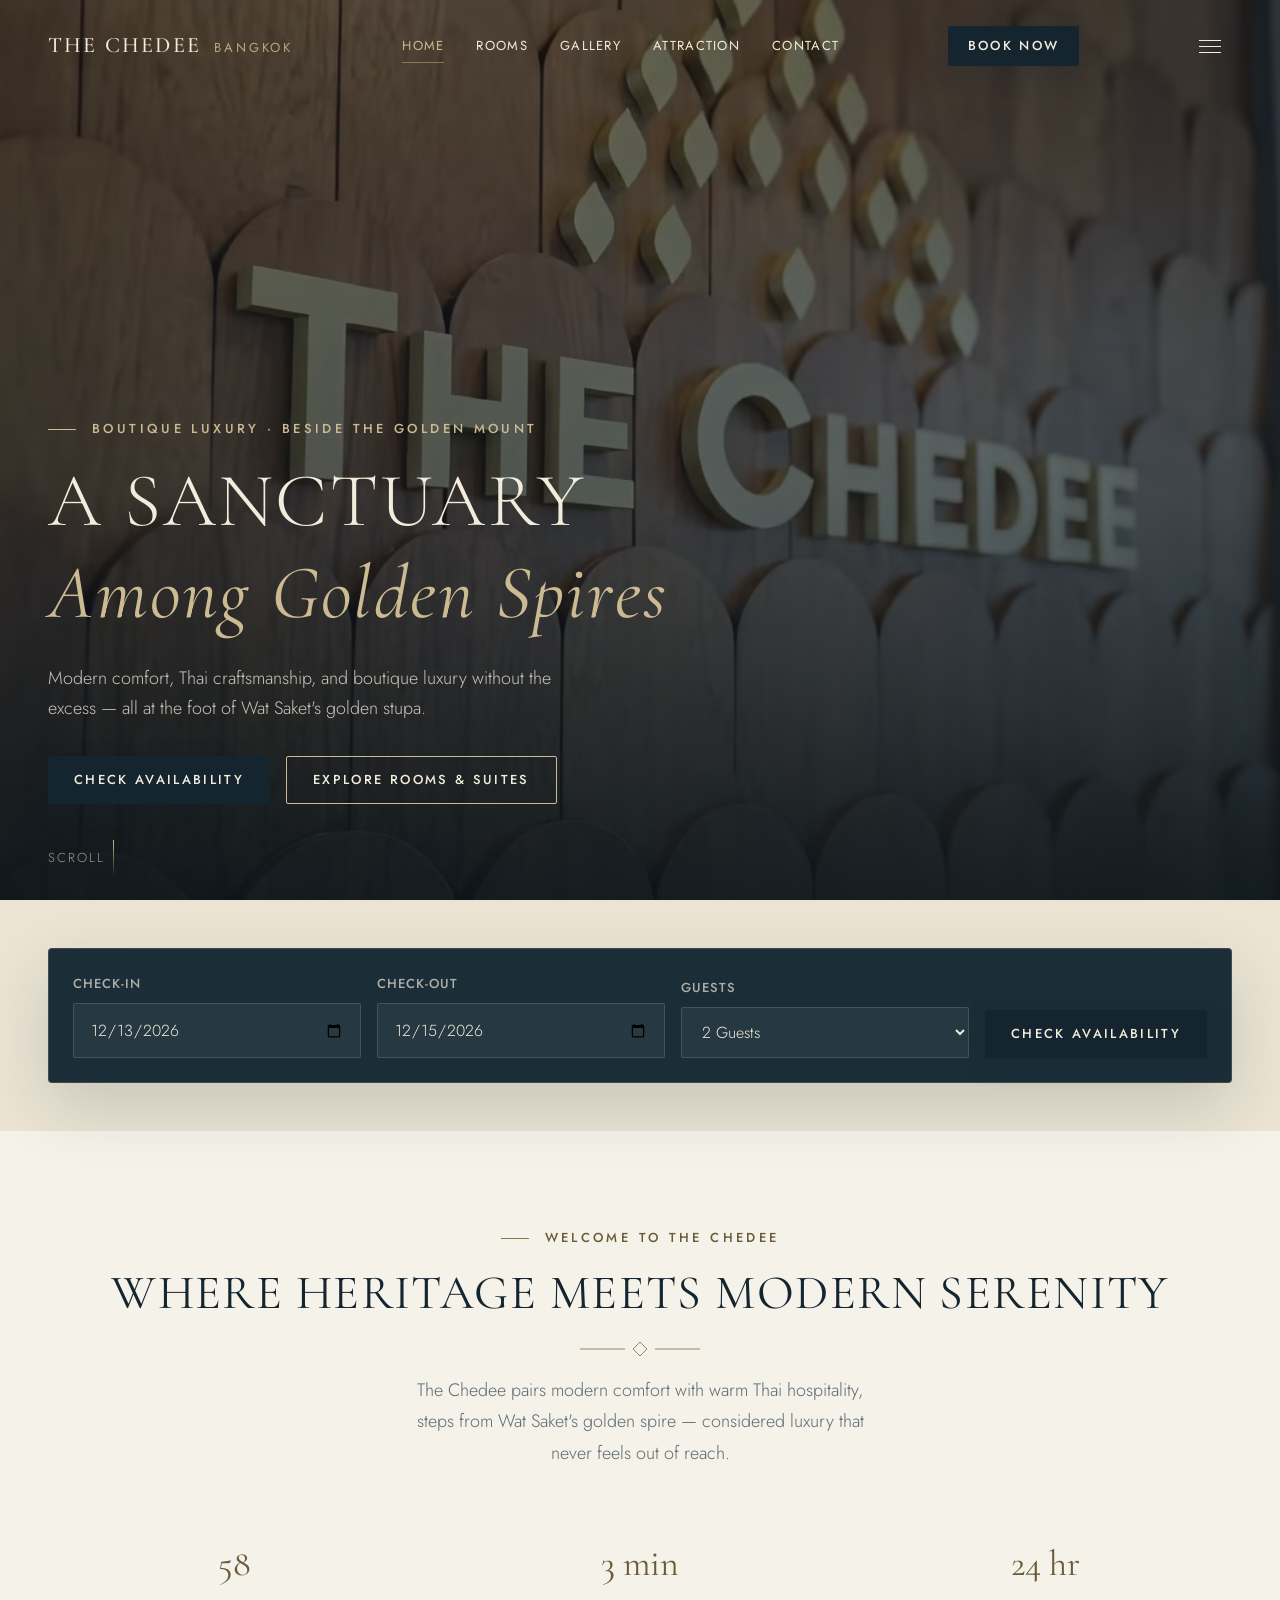
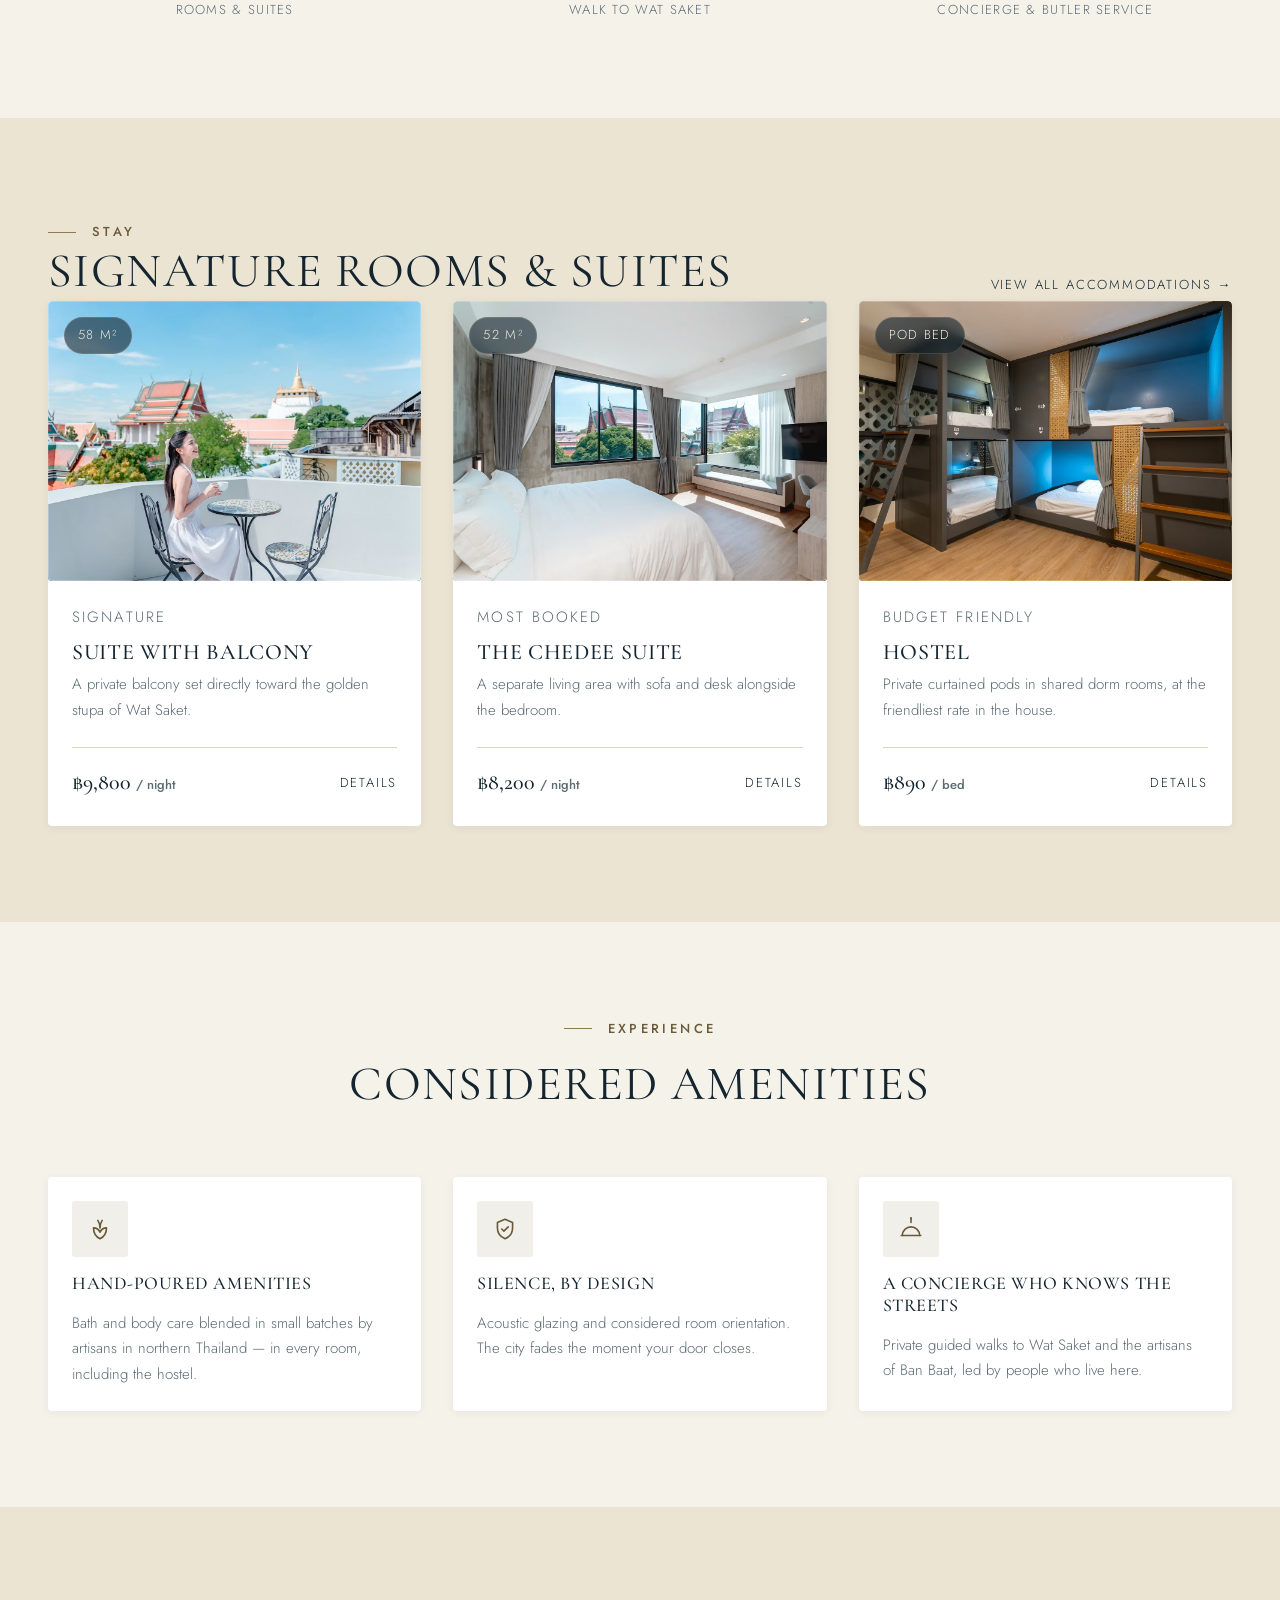
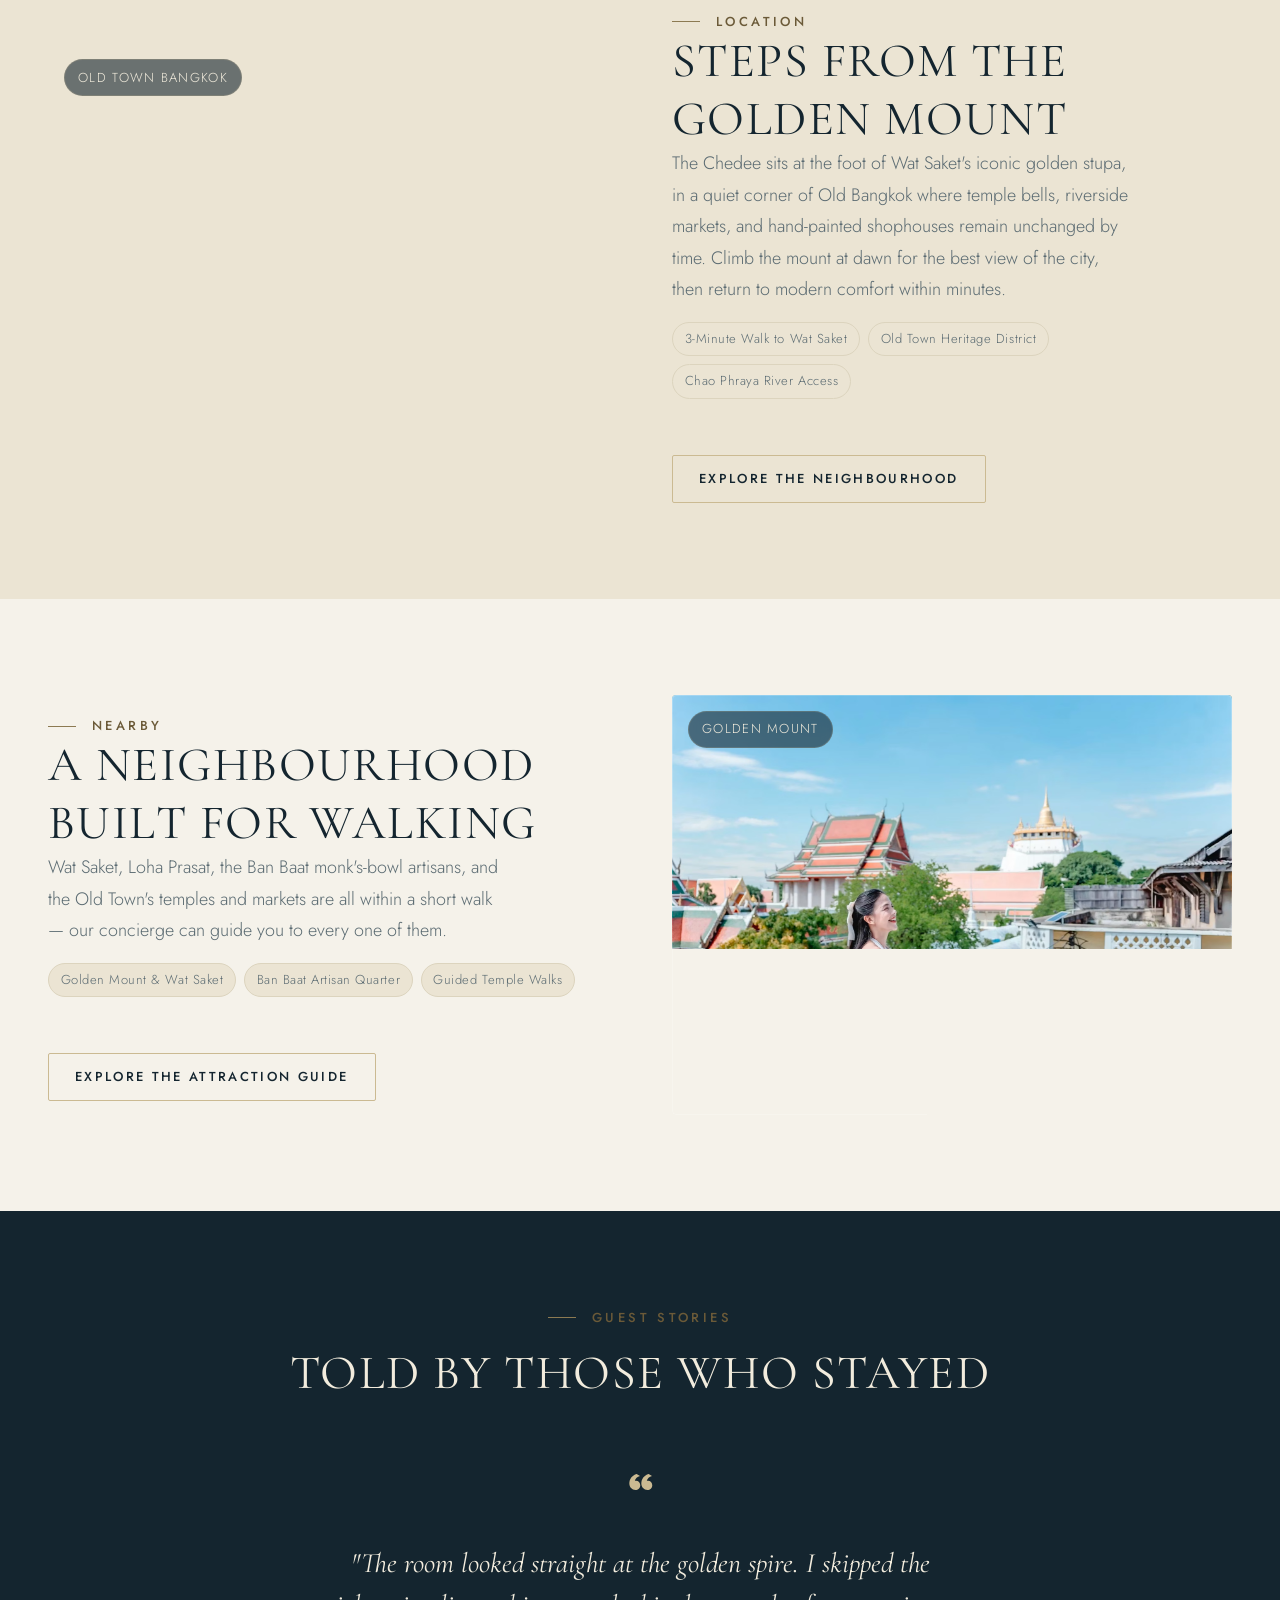
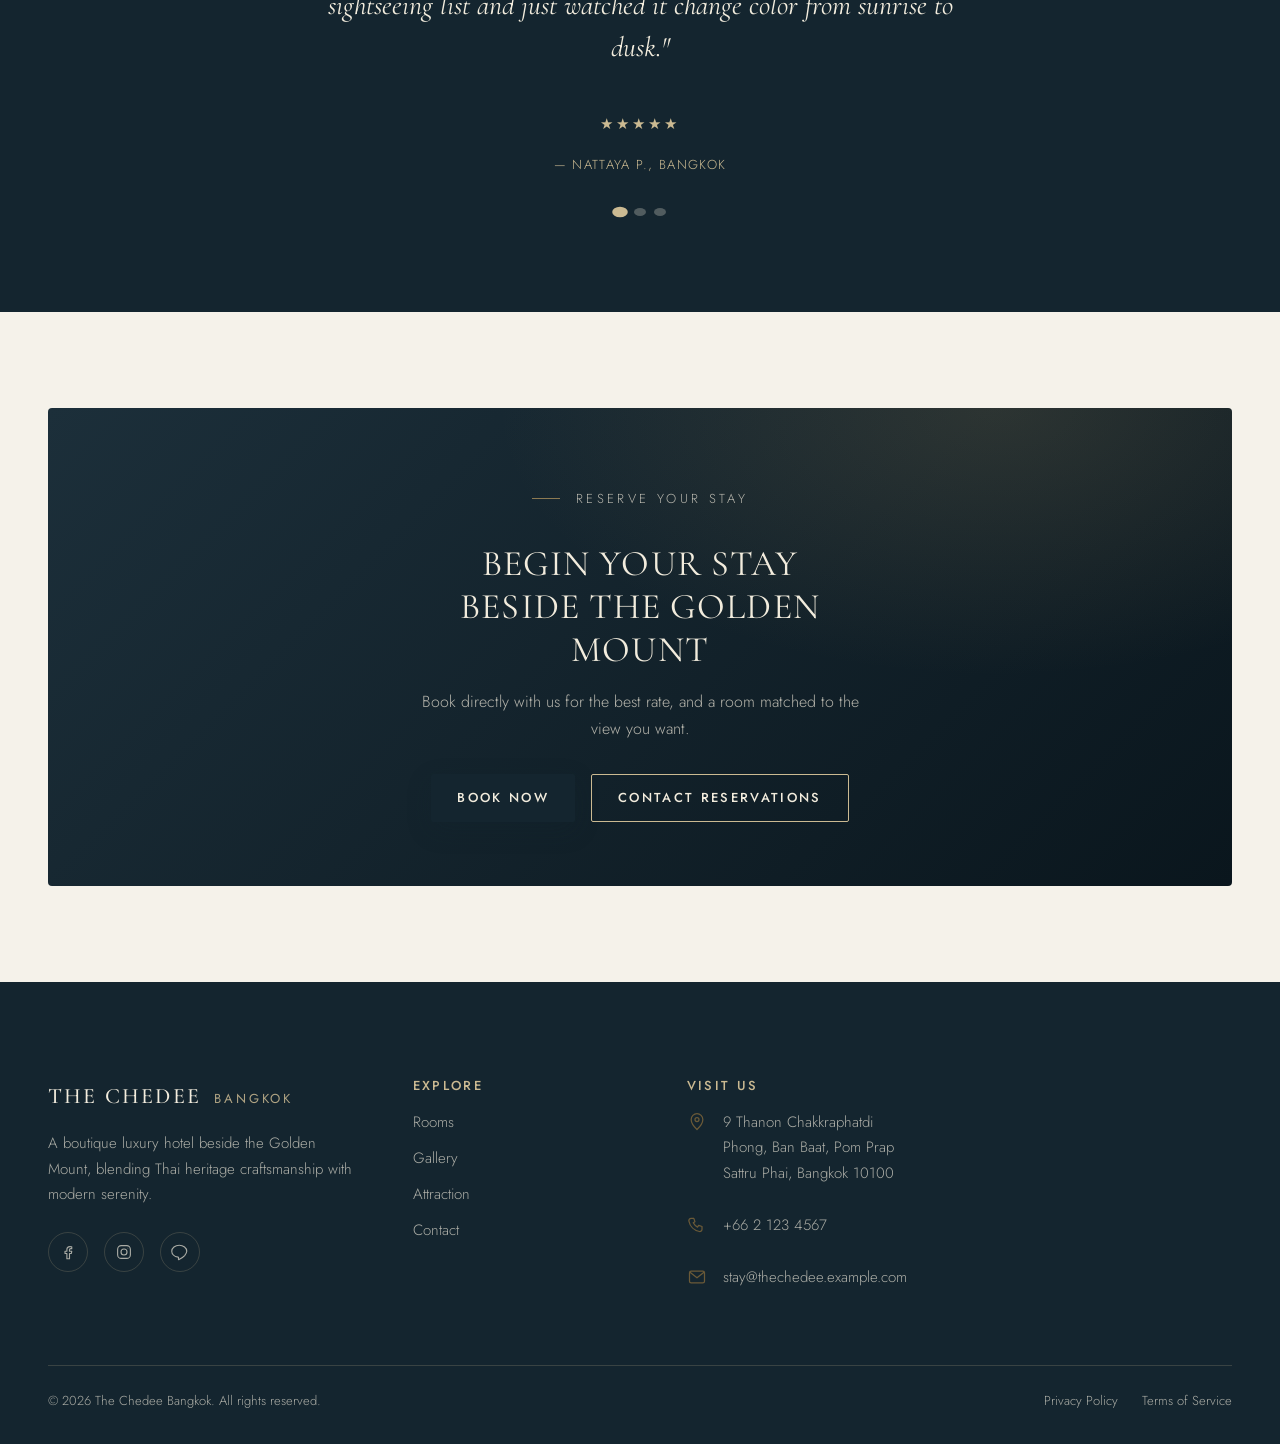
==== commit 3588b6e1: "Fix mobile layout: hero sizing, video legibility, modal scrolling Hero and page-hero headings were l" ====
--- a/index.html
+++ b/index.html
@@ -8,7 +8,7 @@
 <link rel="icon" href="data:image/svg+xml,%3Csvg xmlns='http://www.w3.org/2000/svg' viewBox='0 0 100 100'%3E%3Crect width='100' height='100' rx='20' fill='%2314252F'/%3E%3Cpath d='M30 78 L30 55 Q30 48 38 48 L62 48 Q70 48 70 55 L70 78 Z' fill='none' stroke='%238C7A52' stroke-width='4'/%3E%3Cline x1='50' y1='48' x2='50' y2='20' stroke='%238C7A52' stroke-width='4'/%3E%3Ccircle cx='50' cy='16' r='5' fill='%238C7A52'/%3E%3C/svg%3E">
 <link rel="preconnect" href="https://fonts.googleapis.com">
 <link rel="preconnect" href="https://fonts.gstatic.com" crossorigin>
-<link rel="stylesheet" href="css/style.css?v=4">
+<link rel="stylesheet" href="css/style.css?v=9">
 <script src="js/main.js?v=3" defer></script>
 </head>
 <body>
--- a/css/style.css
+++ b/css/style.css
@@ -168,6 +168,10 @@
 }
 .on-dark .eyebrow{ color: var(--color-gold-light); }
 .on-dark .eyebrow::before{ background: var(--color-gold-light); }
+/* Heroes are always on a dark photo/video: the default deep brass is a light-bg
+   token and washes out against them. */
+.hero .eyebrow, .page-hero .eyebrow{ color: var(--color-gold-light); }
+.hero .eyebrow::before, .page-hero .eyebrow::before{ background: var(--color-gold-light); }
 
 .section-title{ font-size: var(--fs-3xl); font-weight: 400; }
 .section-lede{
@@ -549,7 +553,8 @@
   animation: rise var(--dur-slow) var(--ease-out) 0.15s forwards;
 }
 .hero-title{
-  font-size: clamp(var(--fs-3xl), 6.4vw, var(--fs-5xl));
+  /* Min must stay well below the vw term or small screens clamp to the max-size floor. */
+  font-size: clamp(1.9rem, 6.4vw, var(--fs-5xl));
   font-weight: 300;
   max-width: 18ch;
   margin-block: var(--space-2) var(--space-3);
@@ -617,6 +622,33 @@
 }
 @media (max-width: 767px){ .hero-scroll{ display: none; } }
 
+@media (max-width: 767px){
+  /* A landscape video in a 100dvh portrait frame crops hard and the heavy scrim
+     hides what's left — shorten the frame and lighten the top of the scrim. */
+  .hero{ min-height: 88dvh; }
+  .hero-inner{ padding-block: calc(var(--space-6) + 56px) var(--space-5); }
+  /* Keep the top of the frame clear so the video actually reads, then ramp the
+     scrim up behind the (bottom-aligned) copy. */
+  .hero.has-video::before{
+    background-image:
+      linear-gradient(180deg,
+        rgba(10,22,29,0.20) 0%,
+        rgba(10,22,29,0.32) 28%,
+        rgba(10,22,29,0.62) 55%,
+        rgba(10,22,29,0.90) 100%);
+  }
+  /* The video is a moving background: a scrim alone can't guarantee contrast on
+     every frame, so the copy carries its own shadow. */
+  .hero-eyebrow, .hero-title, .hero-sub{
+    text-shadow: 0 2px 16px rgba(10,22,29,0.65);
+  }
+  .hero-title{ max-width: 14ch; }
+  .hero-sub{ font-size: var(--fs-base); max-width: 38ch; margin-bottom: var(--space-3); }
+  .hero-actions{ gap: var(--space-1); }
+  .hero-actions .btn{ flex: 1 1 auto; justify-content: center; }
+  .hero-motif{ opacity: 0.08; }
+}
+
 .page-hero{
   position: relative;
   padding-block: calc(var(--space-8) + 40px) var(--space-6);
@@ -631,11 +663,17 @@
 }
 .page-hero-inner{ position: relative; max-width: 60ch; }
 .page-hero-inner h1{
-  font-size: clamp(var(--fs-3xl), 5vw, var(--fs-4xl));
+  /* Min must stay well below the vw term or small screens clamp to the max-size floor. */
+  font-size: clamp(1.75rem, 5.4vw, var(--fs-4xl));
   font-weight: 300;
   margin-block: var(--space-2) var(--space-2);
 }
 .page-hero-inner p{ color: rgba(242,236,221,0.8); font-size: var(--fs-md); font-weight: 300; max-width: 50ch; }
+
+@media (max-width: 767px){
+  .page-hero{ padding-block: calc(var(--space-6) + 40px) var(--space-5); }
+  .page-hero-inner p{ font-size: var(--fs-base); }
+}
 
 .breadcrumb{
   display: flex; gap: 0.5em; align-items: center;
@@ -928,7 +966,18 @@
   min-height: 220px;
   background: var(--color-ink);
 }
-@media (max-width: 819px){ .place-modal-media{ aspect-ratio: 16/10; } }
+@media (max-width: 819px){
+  /* Stacked layout: cap the photo so the text row keeps a usable scroll area. */
+  .place-modal-panel{
+    max-height: 92dvh;
+    grid-template-rows: auto minmax(0, 1fr);
+  }
+  .place-modal-media{
+    aspect-ratio: 16/9;
+    min-height: 0;
+    max-height: 30dvh;
+  }
+}
 .place-modal-media img{
   width: 100%;
   height: 100%;
@@ -942,6 +991,11 @@
 .place-modal-content{
   padding: clamp(1.5rem, 3vw, 2.75rem);
   overflow-y: auto;
+  /* Grid items default to min-height:auto, which stops this row from shrinking:
+     the content then overflows the panel and gets clipped instead of scrolling. */
+  min-height: 0;
+  overscroll-behavior: contain;
+  -webkit-overflow-scrolling: touch;
 }
 .place-modal-content > *{
   opacity: 0;
@@ -959,7 +1013,16 @@
 .place-modal.is-open .place-modal-content > *:nth-child(7){ animation-delay: 0.50s; }
 @keyframes modalRise{ to{ opacity: 1; transform: translateY(0); } }
 
-.place-modal-title{ font-size: var(--fs-2xl); font-weight: 400; margin-top: 0.4em; }
+.place-modal-title{
+  font-size: var(--fs-2xl);
+  font-weight: 400;
+  margin-top: 0.4em;
+  /* Long single words (e.g. RATCHANATDARAM) must break rather than overflow the panel. */
+  overflow-wrap: anywhere;
+}
+@media (max-width: 819px){
+  .place-modal-title{ font-size: var(--fs-xl); letter-spacing: 0.02em; }
+}
 .place-modal-lead{ color: var(--color-ink-soft); font-size: var(--fs-md); font-weight: 300; margin-top: var(--space-2); }
 .place-modal-sub{
   font-family: var(--font-body);
